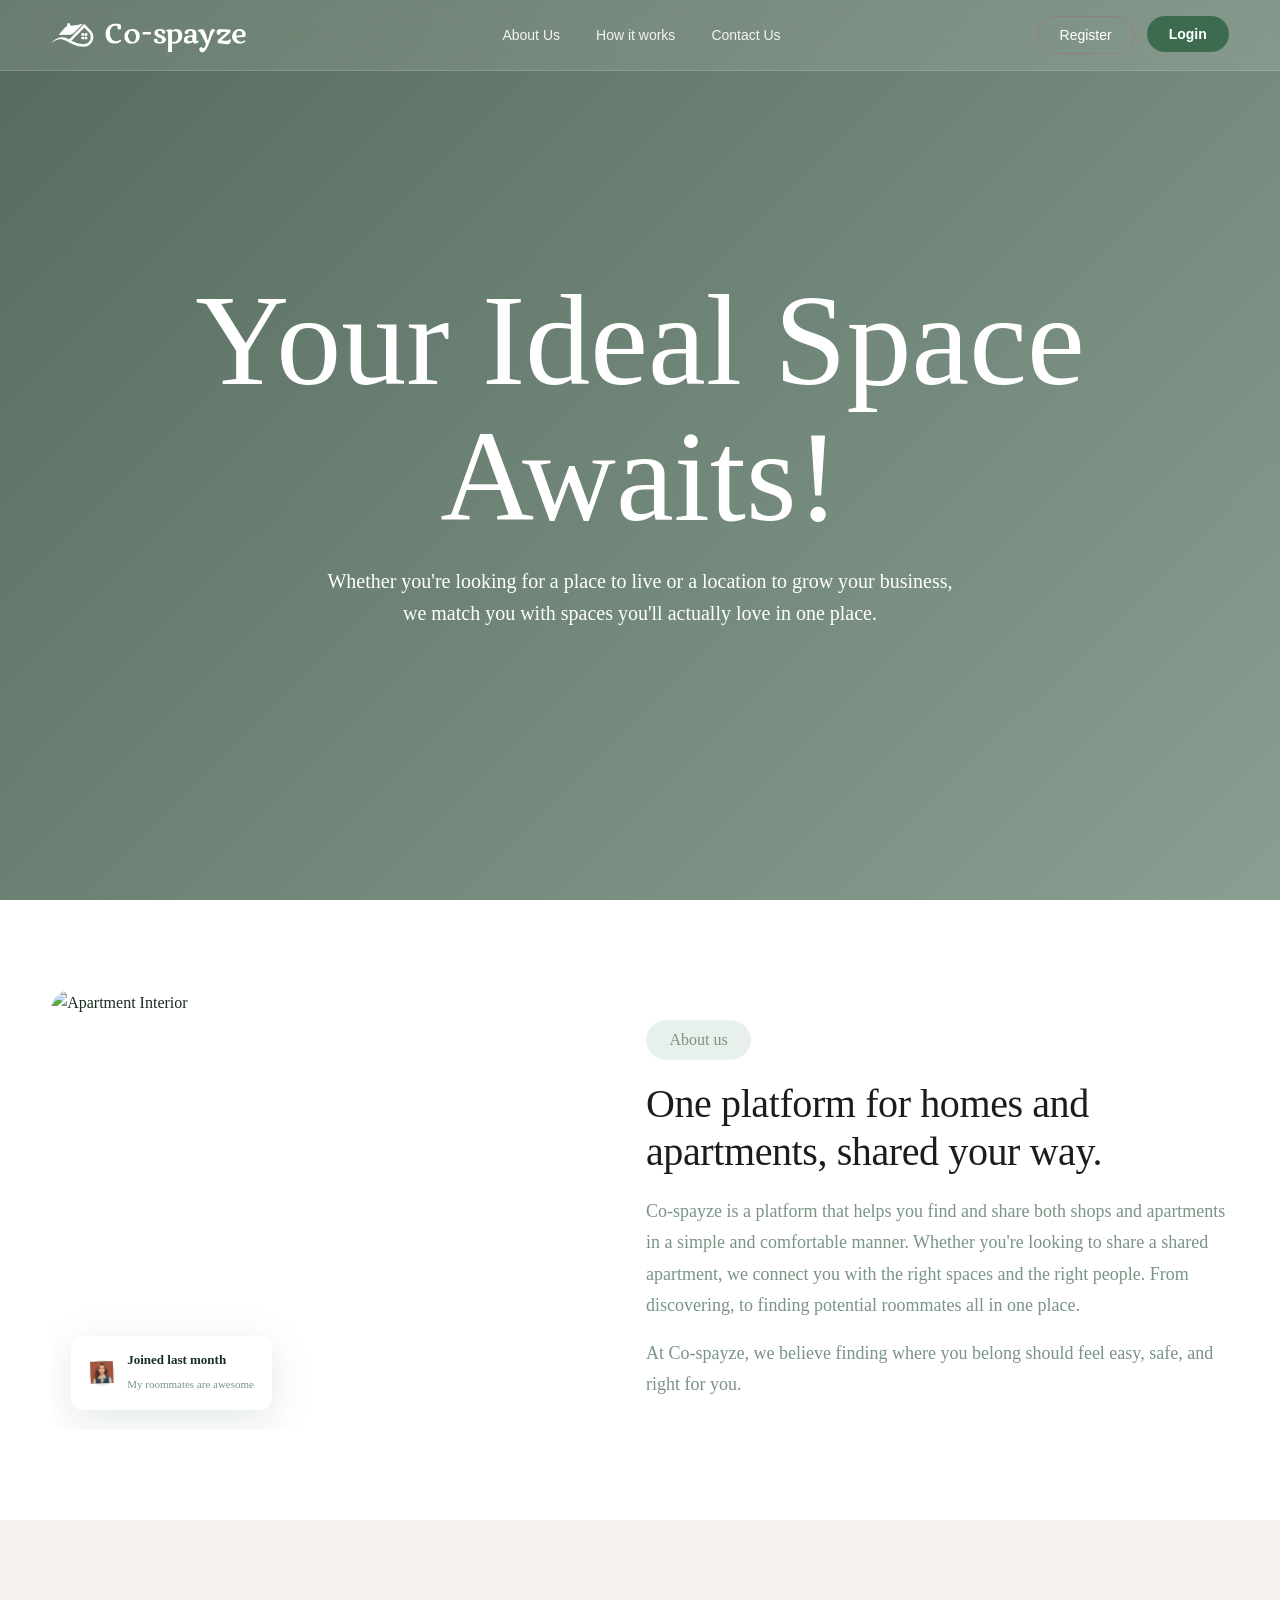
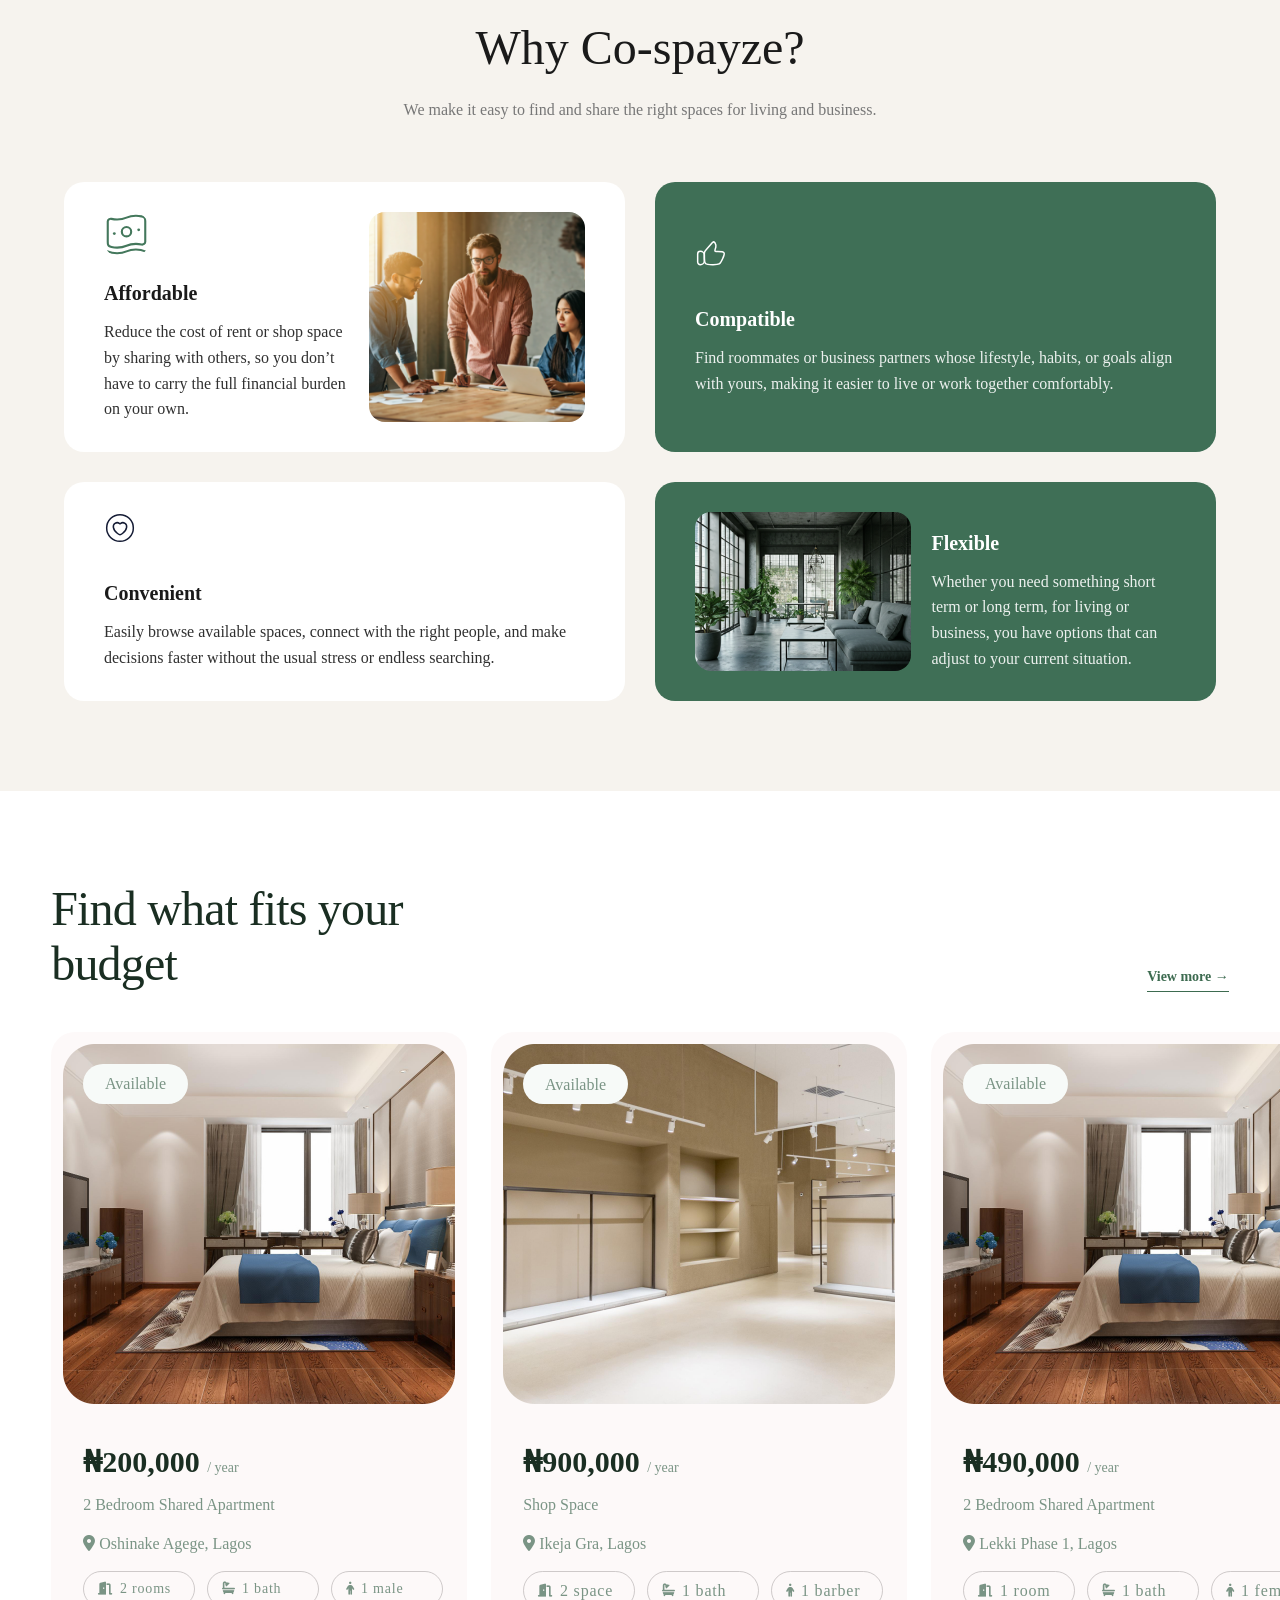
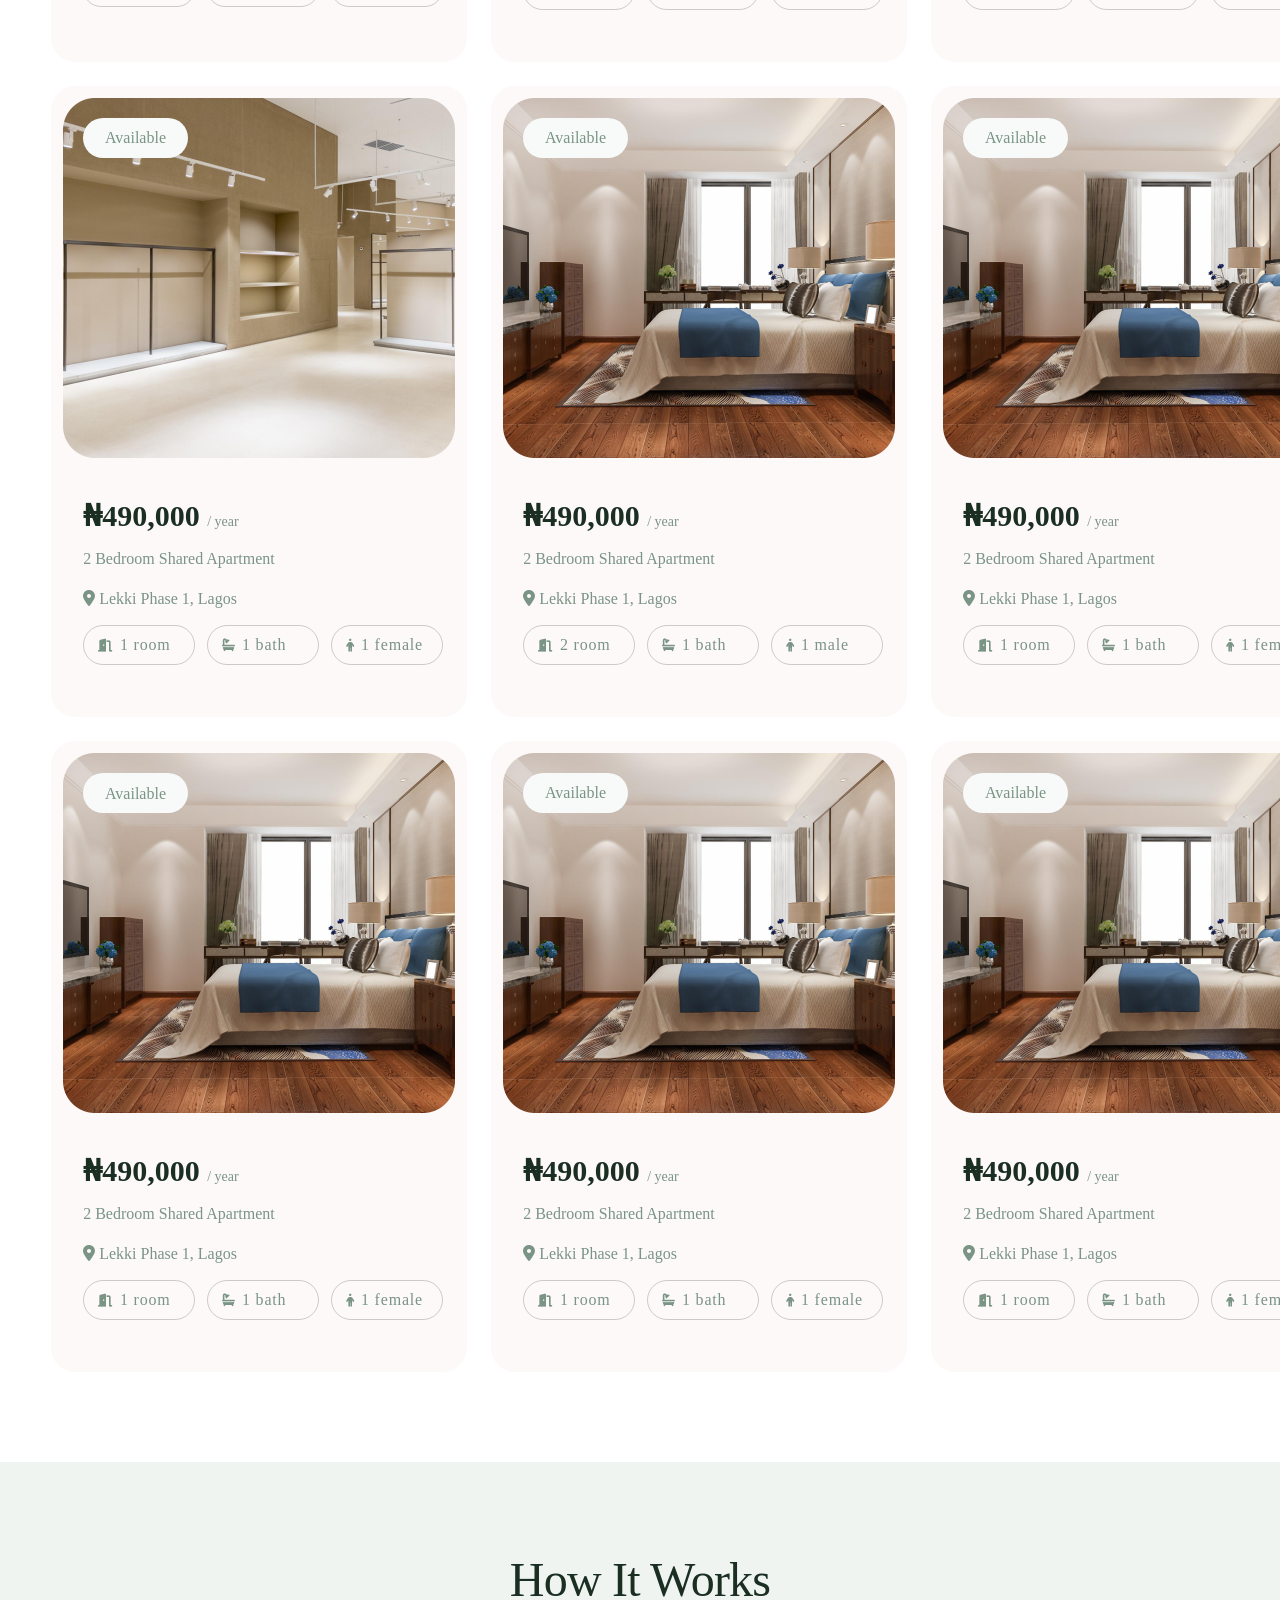
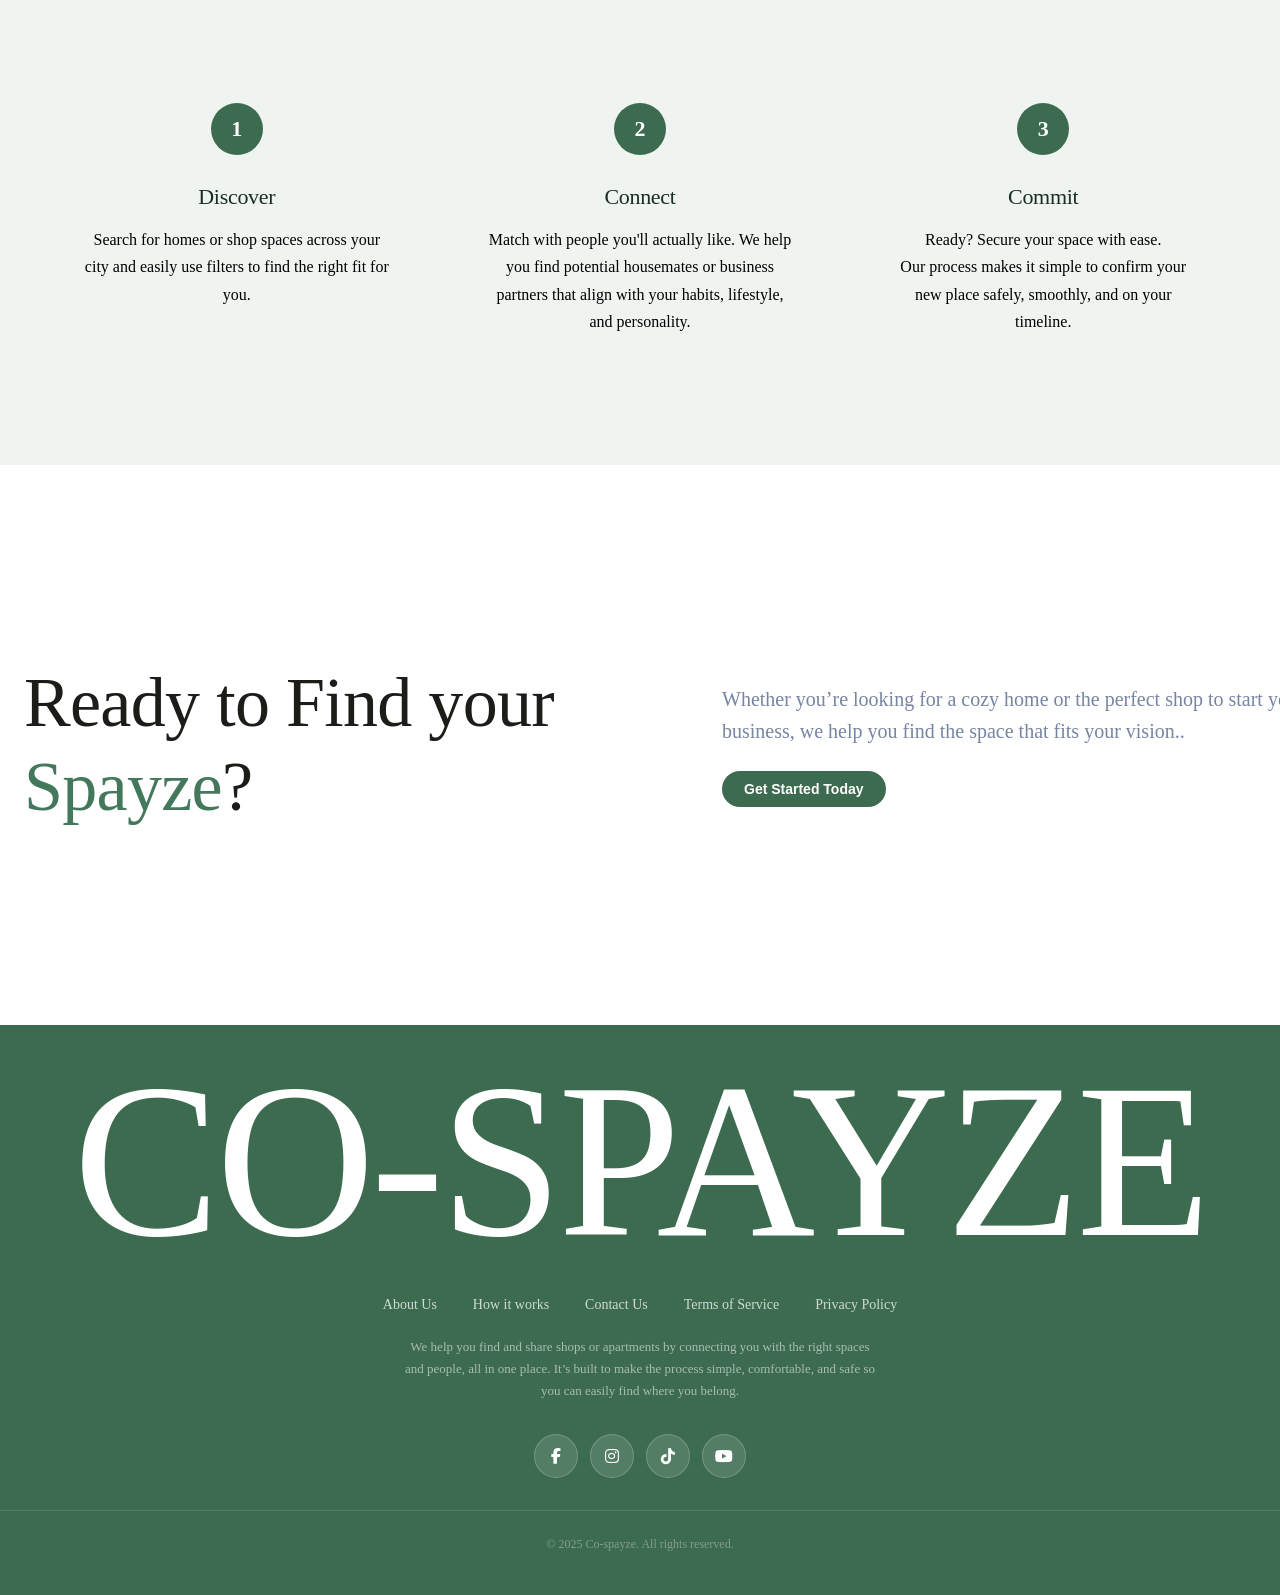
==== Index.html @ 03a3c108 "Add global styles and JavaScript functionality for navbar, smooth scrolling, and contact form" ====
<!DOCTYPE html>
<html lang="en">
<head>
  <meta charset="UTF-8" />
  <meta name="viewport" content="width=device-width, initial-scale=1.0" />
  <title>Co-spayze — Your Ideal Space Awaits</title>
  <link rel="stylesheet" href="Style.css" />
  <!-- FontAwesome for icons -->
  <link rel="stylesheet" href="https://cdnjs.cloudflare.com/ajax/libs/font-awesome/6.5.0/css/all.min.css" />

</head>
<body>

  <!-- ===== NAVBAR ===== -->
  <nav class="navbar" id="navbar">
    <a href="index.html" class="logo">
       <div class="logo-icon"><img src="/Img/Logo2.png" alt=""></div>
        <div class="logo-dark"><img src="/Img/Property 1=blacklogo.svg" alt=""></div>
    </a>

    <ul class="nav-links">
      <li><a href="#about">About Us</a></li>
      <li><a href="#how-it-works">How it works</a></li>
      <li><a href="Contactus.html">Contact Us</a></li>
    </ul>
    <div class="nav-actions">
      <button class="btn-ghost" onclick="window.location.href='contact.html'">Register</button>
      <button class="btn-primary">Login</button>
    </div>
  </nav>

  <!-- ===== HERO ===== -->
  <section class="hero" id="home">
    <div class="hero-video-wrap">
      <!--
        Replace the src below with your actual video file path.
        Example: <video autoplay muted loop playsinline src="assets/hero.mp4"></video>
        The video should be of an apartment/interior space.
      -->
      <video autoplay muted loop playsinline poster="/Img/video.mp4">
        <source src="/Img/video.mp4" type="video/mp4" />
        <!-- Fallback: if no video file, the poster image will show -->
      </video>
      <!-- Fallback background image if no video -->
      <!-- <div style="position:absolute;inset:0;background:url('https://images.unsplash.com/photo-1560448204-e02f11c3d0e2?w=1600&q=80') center/cover no-repeat;z-index:-1;"></div> -->
    </div>

    <div class="hero-overlay"></div>
    <div class="hero-content">
      <h1>Your Ideal Space Awaits!</h1>
      <p>Whether you're looking for a place to live or a location to grow your business, <br> 
        we match you with spaces you'll actually love in one place.</p>

      <!-- <div class="hero-search">
        <div class="search-field">
          <label>Location</label>
          <input type="text" placeholder="e.g. Lagos" />
        </div>
        <div class="search-field">
          <label>Type</label>
          <select>
            <option>Apartment</option>
            <option>Studio</option>
            <option>Condo</option>
            <option>Shop</option>
            <option>Office</option>
          </select>
        </div>
        <div class="search-field">
          <label>Budget</label>
          <input type="text" placeholder="₦0000" />
        </div>
        <button class="btn-explore">
          Explore Now
          <i class="fa fa-arrow-right"></i>
        </button>
      </div> -->
    </div>
  </section>

  <!-- ===== PLATFORM INTRO ===== -->
  <section class="platform-section" id="about">
    <div class="platform-inner">
      <div class="platform-img-wrap">
        <img src="https://images.unsplash.com/photo-1618221195710-dd6b41faaea6?w=800&q=80" alt="Apartment Interior" />
        <div class="platform-badge">
          <div class="badge-avatar"><img src="/Img/avatar.svg" alt=""></div>
          <div class="badge-info">
            <strong>Joined last month</strong>
            <span>My roommates are awesome</span>
          </div>
        </div>
      </div>
      <div class="platform-text">
        <div class="section-label">About us</div>
        <h1>One platform for homes and apartments, shared your way.</h1>
        <p>Co-spayze is a platform that helps you find and share both shops and apartments in a simple and comfortable manner.
             Whether you're looking to share a shared apartment, we connect you with the right spaces and the right people. 
             From discovering, to finding potential roommates all in one place.</p>
        <p style="margin-top:16px;">At Co-spayze, we believe finding where you belong
             should feel easy, safe, and right for you.</p>
      </div>
    </div>
  </section>

  <!-- ===== WHY CO-SPAYZE ===== -->
  <section class="why">
  <div class="container">
    <div class="header">
      <h2>Why Co-spayze?</h2>
      <p>
       We make it easy to find and share the right spaces for living and business.
      </p>
    </div>

    <div class="grid">
      <!-- Affordable -->
      <div class="card light large">
        <div class="text">
          <div class="icon"><img src="/Img/cash-02.svg" alt=""></div>
          <h3>Affordable</h3>
          <p>
            Reduce the cost of rent or shop space by sharing with others,
            so you don’t have to carry the full financial burden on your own.
          </p>
        </div>
       <img src="/Img/image.png" alt="team working" class="card-img-large" />
      </div>

      <!-- Compatible -->
      <div class="card green">
       <div class="icon"><img src="/Img/thumbs-up.svg" alt=""></div>
        <h3>Compatible</h3>
        <p>
          Find roommates or business partners whose lifestyle, habits,
          or goals align with yours, making it easier to live or work together comfortably.
        </p>
      </div>

      <!-- Convenient -->
      <div class="card light">
       <div class="icon"><img src="/Img/favourite-circle.svg" alt=""></div>
        <h3>Convenient</h3>
        <p>
          Easily browse available spaces, connect with the right people,
          and make decisions faster without the usual stress or endless searching.
        </p>
      </div>

      <!-- Flexible -->
      <div class="card green large reverse">
       <img src="/Img/F-image.png" alt="team working" class="card-img-large" />
        <div class="text">
          <h3>Flexible</h3>
          <p>
            Whether you need something short term or long term, for living or business,
            you have options that can adjust to your current situation.
          </p>
        </div>
      </div>
    </div>
  </div>
</section>



  

  <!-- ===== LISTINGS ===== -->
  <section class="listings-section">
    <div class="listings-inner">
      <div class="listings-header">
        <div>
   
          <h2 class="section-title">Find what fits your<br/>budget</h2>
        </div>
        <a href="#" class="view-more">View more →</a>
      </div>
      <div class="listings-grid">

        <!-- Listing 1 -->
        <div class="listing-card">
          <div class="listing-img">
            <img src="/Img/room.png" alt="Apartment" />
            <div class="listing-badges">
              <div class="label">Available</div>
            </div>
          </div>
          <div class="listing-body">
            <div class="listing-price">₦200,000 <span>/ year</span></div>
            <div class="listing-name">
                2 Bedroom Shared Apartment</div>
            <div class="listing-name">  <span class=""><i class="fa-solid fa-location-dot"></i>
            
            </i></span>Oshinake Agege, Lagos</div>
            

            <div class="listing-meta">
              <span class="section-properties"><i class="fa fa-door-open meta-icon"></i> 2 Rooms</span>
              <span class="section-properties"><i class="fa fa-bath meta-icon"></i> 1 Bath</span>
              <span class="section-properties"><i class="fa fa-person meta-icon"></i> 1 Male</span>
            </div>
          </div>
        </div>

        <!-- Listing 2 -->
         <div class="listing-card">
          <div class="listing-img">
            <img src="/Img/shop.png" alt="Apartment" />
            <div class="listing-badges">
         <div class="label">Available</div>
            </div>
          </div>
          <div class="listing-body">
            <div class="listing-price">₦900,000 <span>/ year</span></div>
            <div class="listing-name">
                 Shop Space </div>
            <div class="listing-name">  <span class=""><i class="fa-solid fa-location-dot"></i>
            
            </i></span>Ikeja Gra, Lagos</div>
            

           <div class="listing-meta">
  <span class="section-properties">
    <i class="fa fa-door-open meta-icon"></i><span class="meta-text">2 Space</span></span>

  <span class="section-properties">
    <i class="fa fa-bath meta-icon"></i>
    <span class="meta-text">1 Bath</span> </span>

     <span class="section-properties">
    <i class="fa fa-person meta-icon"></i>
    <span class="meta-text">1 Barber</span>
      </span>
     </div>
          </div>
        </div>
   

        <!-- Listing 3 -->
        <div class="listing-card">
          <div class="listing-img">
            <img src="/Img/room.png" alt="Apartment" />

            <div class="listing-badges">
             <div class="label">Available</div>
            </div>
          </div>
          <div class="listing-body">
            <div class="listing-price">₦490,000 <span>/ year</span></div>
            <div class="listing-name">
                2 Bedroom Shared Apartment</div>
            <div class="listing-name">  <span class=""><i class="fa-solid fa-location-dot"></i>
            
            </i></span>Lekki Phase 1, Lagos</div>
            

            <div class="listing-meta">
              <span class="section-properties"><i class="fa fa-door-open meta-icon"></i>  <span class="meta-text">1 Room</span> </span>
              <span class="section-properties"><i class="fa fa-bath meta-icon"></i>  <span class="meta-text">1 Bath</span> </span>
              <span class="section-properties"><i class="fa fa-person meta-icon"></i>  <span class="meta-text">1 Female</span> </span>
            </div>
          </div>
        </div>

        <!-- Listing 4 -->
        <div class="listing-card">
          <div class="listing-img">
            <img src="/Img/shop.png" alt="Apartment" />
            <div class="listing-badges">
           <div class="label">Available</div>
            </div>
          </div>
          <div class="listing-body">
            <div class="listing-price">₦490,000 <span>/ year</span></div>
            <div class="listing-name">
                2 Bedroom Shared Apartment</div>
            <div class="listing-name">  <span class=""><i class="fa-solid fa-location-dot"></i>
            
            </i></span>Lekki Phase 1, Lagos</div>
            

           
            <div class="listing-meta">
              <span class="section-properties"><i class="fa fa-door-open meta-icon"></i>  <span class="meta-text">1 Room</span> </span>
              <span class="section-properties"><i class="fa fa-bath meta-icon"></i>  <span class="meta-text">1 Bath</span> </span>
              <span class="section-properties"><i class="fa fa-person meta-icon"></i>  <span class="meta-text">1 Female</span> </span>
            </div>
          </div>
        </div>

        <!-- Listing 5 -->
         <div class="listing-card">
          <div class="listing-img">
            <img src="/Img/room.png" alt="Apartment" />
            <div class="listing-badges">
         <div class="label">Available</div>
            </div>
          </div>
          <div class="listing-body">
            <div class="listing-price">₦490,000 <span>/ year</span></div>
            <div class="listing-name">
                2 Bedroom Shared Apartment</div>
            <div class="listing-name">  <span class=""><i class="fa-solid fa-location-dot"></i>
            
            </i></span>Lekki Phase 1, Lagos</div>
            

            
            <div class="listing-meta">
              <span class="section-properties"><i class="fa fa-door-open meta-icon"></i>  <span class="meta-text"> 2 Room</span> </span>
              <span class="section-properties"><i class="fa fa-bath meta-icon"></i>  <span class="meta-text">1 Bath</span> </span>
              <span class="section-properties"><i class="fa fa-person meta-icon"></i>  <span class="meta-text">1 Male</span> </span>
            </div>
          </div>
        </div>

        <!-- Listing 6 -->
         <div class="listing-card">
          <div class="listing-img">
            <img src="/Img/room.png" alt="Apartment" />
            <div class="listing-badges">
            <div class="label">Available</div>
            </div>
          </div>
          <div class="listing-body">
            <div class="listing-price">₦490,000 <span>/ year</span></div>
            <div class="listing-name">
                2 Bedroom Shared Apartment</div>
            <div class="listing-name">  <span class=""><i class="fa-solid fa-location-dot"></i>
            
            </i></span>Lekki Phase 1, Lagos</div>
            

            
            <div class="listing-meta">
              <span class="section-properties"><i class="fa fa-door-open meta-icon"></i>  <span class="meta-text">1 Room</span> </span>
              <span class="section-properties"><i class="fa fa-bath meta-icon"></i>  <span class="meta-text">1 Bath</span> </span>
              <span class="section-properties"><i class="fa fa-person meta-icon"></i>  <span class="meta-text">1 Female</span> </span>
            </div>
          </div>
        </div>

        <!-- Listing 7 -->
         <div class="listing-card">
          <div class="listing-img">
            <img src="/Img/room.png" alt="Apartment" />
            <div class="listing-badges">
           <div class="label">Available</div>
            </div>
          </div>
          <div class="listing-body">
            <div class="listing-price">₦490,000 <span>/ year</span></div>
            <div class="listing-name">
                2 Bedroom Shared Apartment</div>
            <div class="listing-name">  <span class=""><i class="fa-solid fa-location-dot"></i>
            
            </i></span>Lekki Phase 1, Lagos</div>
            

         
            <div class="listing-meta">
              <span class="section-properties"><i class="fa fa-door-open meta-icon"></i>  <span class="meta-text">1 Room</span> </span>
              <span class="section-properties"><i class="fa fa-bath meta-icon"></i>  <span class="meta-text">1 Bath</span> </span>
              <span class="section-properties"><i class="fa fa-person meta-icon"></i>  <span class="meta-text">1 Female</span> </span>
            </div>
          </div>
        </div>

        <!-- Listing 8 -->
         <div class="listing-card">
          <div class="listing-img">
            <img src="/Img/room.png" alt="Apartment" />
            <div class="listing-badges">
            <div class="label">Available</div>
            </div>
          </div>
          <div class="listing-body">
            <div class="listing-price">₦490,000 <span>/ year</span></div>
            <div class="listing-name">
                2 Bedroom Shared Apartment</div>
            <div class="listing-name">  <span class=""><i class="fa-solid fa-location-dot"></i>
            
            </i></span>Lekki Phase 1, Lagos</div>
            

            
            <div class="listing-meta">
              <span class="section-properties"><i class="fa fa-door-open meta-icon"></i>  <span class="meta-text">1 Room</span> </span>
              <span class="section-properties"><i class="fa fa-bath meta-icon"></i>  <span class="meta-text">1 Bath</span> </span>
              <span class="section-properties"><i class="fa fa-person meta-icon"></i>  <span class="meta-text">1 Female</span> </span>
            </div>
          </div>
        </div>

        <!-- Listing 9 -->
         <div class="listing-card">
          <div class="listing-img">
            <img src="/Img/room.png" alt="Apartment" />
            <div class="listing-badges">
            <div class="label">Available</div>
            </div>
          </div>
          <div class="listing-body">
            <div class="listing-price">₦490,000 <span>/ year</span></div>
            <div class="listing-name">
                2 Bedroom Shared Apartment</div>
            <div class="listing-name">  <span class=""><i class="fa-solid fa-location-dot"></i>
            
            </i></span>Lekki Phase 1, Lagos</div>
            

           
            <div class="listing-meta">
              <span class="section-properties"><i class="fa fa-door-open meta-icon"></i>  <span class="meta-text">1 Room</span> </span>
              <span class="section-properties"><i class="fa fa-bath meta-icon"></i>  <span class="meta-text">1 Bath</span> </span>
              <span class="section-properties"><i class="fa fa-person meta-icon"></i>  <span class="meta-text">1 Female</span> </span>
            </div>
          </div>
        </div>
      </div>
    </div>
  </section>

  <!-- ===== HOW IT WORKS ===== -->
  <section class="how-section" id="how-it-works">
    <div class="how-inner">
      <div class="how-header">
        <!-- <div class="section-label" style="margin:0 auto 12px;">✦ Process</div> -->
        <h2 class="section-title">How It Works</h2>
      </div>
      <div class="how-steps">
        <div class="step-card">
          <div class="step-num">1</div>
          <h3 class="step-title">Discover</h3>
          <p class="step-desc"> Search for homes or shop spaces across your city and easily use filters to find the right fit for you.</p>
        </div>
        <div class="step-card">
          <div class="step-num">2</div>
          <h3 class="step-title">Connect</h3>
          <p class="step-desc">Match with people you'll actually like. We help you find potential housemates or business partners that align with your habits, lifestyle, and personality.</p>
        </div>
        <div class="step-card">
          <div class="step-num">3</div>
          <h3 class="step-title">Commit</h3>
          <p class="step-desc">Ready? Secure your space with ease. <br> Our process makes it simple to confirm your new place safely, smoothly, and on your timeline.</p>
        </div>
      </div>
    </div>
  </section>

  <!-- ===== CTA BANNER ===== -->


 <section class="cta-section">

    <div class="cta-content">
      <h2>Ready to Find your <span class="highlight">Spayze</span>?</h2>
    </div>

      <div class="cta-text">
        <p>Whether you’re looking for a cozy home or the perfect shop to start your business,
             we help you find the space that fits your vision..</p>
             <button class="btn-primary" >Get Started Today</button>
       
      </div>
    </div>
  </section>




  <!-- ===== FOOTER ===== -->
  <footer class="footer">
    <div class="footer-wordmark">CO-SPAYZE</div>
    <nav>
      <ul class="footer-nav">
        <li><a href="#about">About Us</a></li>
        <li><a href="#how-it-works">How it works</a></li>
        <li><a href="contact.html">Contact Us</a></li>
        <li><a href="#">Terms of Service</a></li>
        <li><a href="#">Privacy Policy</a></li>
      </ul>
    </nav>
    <p class="footer-desc">We help you find and share shops or apartments by connecting 
        you with the right spaces and people, all in one place. It’s 
        built to make the process simple, comfortable, 
        and safe so you can easily find where you belong.</p>
    <div class="footer-social">
      <a href="#" class="social-btn"><i class="fab fa-facebook-f"></i></a>
      <a href="#" class="social-btn"><i class="fab fa-instagram"></i></a>
      <a href="#" class="social-btn"><i class="fab fa-tiktok"></i></a>
      <a href="#" class="social-btn"><i class="fab fa-youtube"></i></a>
    </div>
    <div class="footer-bottom">
      &copy; 2025 Co-spayze. All rights reserved.
    </div>
  </footer>

  <script src="script.js"></script>
</body>
</html>
---- Style.css ----
/* ===========================
   CO-SPAYZE GLOBAL STYLES
   =========================== */

@import url('https://fonts.googleapis.com/css2?family=Satoshi:wght@300;400;500;600;700&display=swap');
@import url('https://api.fontshare.com/v2/css?f[]=clash-display@400,500,600,700&display=swap');

:root {
  --green-dark: #3D6B50;
  --green-mid: #4A7A5E;
  --green-light: #6B9E80;
  --green-pale: #E8F0EB;
  --green-bg: #F0F4F1;
  --white: #FFFFFF;
  --text-dark: #1A2E22;
  --text-mid: #3D5244;
  --text-muted: #7A9485;
  --border: #C8DDD2;
  --card-bg: #F7FAF8;
  --footer-bg: #3D6B50;
  --badge-available: #4CAF82;
  --gray:#CFCFCF;
  --badge-studio: #8B7355;
  --font-display: 'Clash Display';
  --font-body: 'Satoshi', sans-serif;
  --radius: 12px;
  --radius-lg: 20px;
  --shadow: 0 4px 20px rgba(61, 107, 80, 0.1);
  --shadow-lg: 0 10px 40px rgba(61, 107, 80, 0.15);

  /* Responsive gutter: 80px at 1440, scales down gracefully */
  --gutter: clamp(24px, 5.56vw, 80px);
  --content-max: 1280px;
}

*, *::before, *::after {
  margin: 0;
  padding: 0;
  box-sizing: border-box;
}

html {
  scroll-behavior: smooth;
}

body {
  font-family: var(--font-body);
  color: var(--text-dark);
  background: var(--white);
  line-height: 1.6;
  overflow-x: hidden;
}

a {
  text-decoration: none;
  color: inherit;
}

img {
  max-width: 100%;
  display: block;
}

/* ===========================
   NAVBAR
   =========================== */

.navbar {
  position: fixed;
  top: 0;
  left: 0;
  right: 0;
  z-index: 1000;
  display: flex;
  align-items: center;
  justify-content: space-between;
  padding: 16px var(--gutter);
  background: rgba(255, 255, 255, 0.12);
  backdrop-filter: blur(16px);
  -webkit-backdrop-filter: blur(16px);
  border-bottom: 1px solid rgba(255,255,255,0.15);
  transition: background 0.3s ease, border-color 0.3s ease;
}

.navbar.scrolled {
  background: rgba(255, 255, 255, 0.97);
  border-bottom: 1px solid var(--border);
  box-shadow: 0 2px 20px rgba(61, 107, 80, 0.08);
}

.navbar.scrolled .nav-links a,
.navbar.scrolled .logo-text {
  color: var(--text-dark);
}

.navbar.scrolled .nav-links a:hover {
  color: var(--green-dark);
}

.logo {
  display: flex;
  align-items: center;
  gap: 8px;
}

.logo-icon img{
  width: auto;
  height: 36px;
  /* background: var(--green-dark); */
  border-radius: 8px;
  display: flex;
  align-items: center;
  justify-content: center;

}
/* Second logo */
.logo-dark{
  width: auto;
  height: 36px;
  border-radius: 8px;
  display: flex;
  align-items: left;
  justify-content: right;

  padding-right: 10px;

}
.logo-dark {
  display: none;
  

}

.navbar.scrolled {
  background: white;
  
}

.navbar.scrolled .logo-light {
  display: none;
}

.navbar.scrolled .logo-dark {
  display: block;
}
/* .logo-text {
  font-family: var(--font-display);
  font-weight: 600;
  font-size: 18px;
  color: white;
  letter-spacing: -0.3px;
} */

.nav-links {
  display: flex;
  align-items: center;
  gap: 36px;
  list-style: none;
}

.nav-links a {
  font-family: var(--font-body);
  font-size: 14px;
  font-weight: 500;
  color: rgba(255,255,255,0.9);
  transition: color 0.2s;
}

.nav-links a:hover {
  color: white;
}

.nav-actions {
  display: flex;
  align-items: center;
  gap: 12px;
}

.btn-ghost {
  padding: 10px 22px;
  border: 1px solid rgba(160, 116, 116, 0.6);
  border-radius: 100px;
  font-family: var(--font-body);
  font-size: 14px;
  font-weight: 500;
  color: white;
  background: transparent;
  cursor: pointer;
  transition: all 0.2s;
}

.btn-ghost:hover {
  background: rgba(255,255,255,0.15);
  border-color: white;
}

.navbar.scrolled .btn-ghost {
  border-color: var(--green-dark);
  color: var(--green-dark);
}

.navbar.scrolled .btn-ghost:hover {
  background: var(--green-pale);
}

.btn-primary {
  padding: 10px 22px;
  border: none;
  border-radius: 80px;
  font-family: var(--font-body);
  font-size: 14px;
  font-weight: 600;
  color: white;
  background: var(--green-dark);
  cursor: pointer;
  transition: all 0.2s;
}

.btn-primary:hover {
  background: var(--green-mid);
  transform: translateY(-1px);
}

/* ===========================
   HERO SECTION
   =========================== */

.hero {
  position: relative;
  height: 100vh;
  min-height: 640px;
  display: flex;
  align-items: center;
  overflow: hidden;
}

.hero-video-wrap {
  position: absolute;
  inset: 0;
  z-index: 0;
}

.hero-video-wrap video {
  width: 100%;
  height: 100%;
  object-fit: cover;
}

.hero-overlay {
  position: absolute;
  inset: 0;
  background: linear-gradient(135deg, rgba(20, 50, 30, 0.72) 0%, rgba(40, 80, 55, 0.55) 100%);
  z-index: 1;
}

.hero-content {
  position: relative;
  z-index: 2;
  display: flex;
  flex-direction: column;
  align-items: center;
}

.hero-content p{
    color: var(--white);
    font-size: 20px;
}

.hero h1 {
  font-family: var(--font-display);
  font-size: 130px;
  font-weight: 500;
  color: white;
  line-height: 1.05;
  margin-bottom: 20px;

}

.hero {
  position: relative;
  height: 100vh;
  overflow: hidden;
  display: flex;
  align-items: center;
  justify-content: center;
  text-align: center;
}

.hero-search {
  display: flex;
  align-items: center;
  background: white;
  border-radius: 12px;
  padding: 8px;
  gap: 0;
  max-width: 600px;
  box-shadow: 0 8px 32px rgba(0,0,0,0.2);
}

.search-field {
  display: flex;
  flex-direction: column;
  padding: 8px 16px;
  flex: 1;
  border-right: 1px solid var(--border);
}

.search-field:last-of-type {
  border-right: none;
}

.search-field label {
  font-size: 10px;
  font-weight: 700;
  text-transform: uppercase;
  letter-spacing: 0.8px;
  color: var(--text-muted);
  margin-bottom: 3px;
}

.search-field select,
.search-field input {
  border: none;
  outline: none;
  font-family: var(--font-body);
  font-size: 14px;
  font-weight: 500;
  color: var(--text-dark);
  background: transparent;
  cursor: pointer;
}

.search-field select option {
  color: var(--text-dark);
}

.btn-explore {
  display: flex;
  align-items: center;
  gap: 8px;
  padding: 14px 24px;
  background: var(--green-dark);
  color: white;
  border: none;
  border-radius: 8px;
  font-family: var(--font-body);
  font-size: 14px;
  font-weight: 600;
  cursor: pointer;
  transition: all 0.2s;
  white-space: nowrap;
}

.btn-explore:hover {
  background: var(--green-mid);
}

/* ===========================
   About us
   =========================== */

.section {
  padding: 90px var(--gutter);
  max-width: var(--content-max);
  margin: 0 auto;
}

.section-properties {
  padding: 12px var(--gutter);
  width: 7rem;

}
.platform-text h2{
   
    font-weight: medium;
}
.section-label{
display: inline-flex;
width: 105px;
height: 40px;
padding: 6px 14px;
justify-content: center;
align-items: center;
gap: 6px;
border-radius: 56px;
border: 1px solid rgba(250, 250, 250, 0.40);
background: var(--green-pale);
backdrop-filter: blur(12px);
 color: var(--text-muted);
  
}
.section-properties {
  display: inline-flex;
  align-items: center;
  gap: 6px;
  padding: 6px 14px;
   border: 1px solid rgba(175, 170, 170, 0.6);
  background: transparent;
  border-radius: 100px;
  font-size: 14px;
 
  color: var(--text-muted);
  text-transform: lowercase;
  letter-spacing: 0.8px;
  margin-bottom: 16px;
}

.section-title  {


  font-family: var(--font-display);
  font-size: 48px;
  font-weight: 500;
  color: var(--text-dark);
  line-height: 1.15;
  letter-spacing: -0.8px;
}

.section-desc {
  font-size: 24x;
  color: var(--text-dark);
  line-height: 1.7;
  margin-top: 12px;
  font-family: satoshi;
}

.label{
    display: inline-flex;
    margin-top: 20px;
    margin-left: 20px;
width: 105px;
height: 40px;
padding: 6px 14px;
justify-content: center;
align-items: center;
gap: 6px;
border-radius: 56px;
/* border: 1px solid rgba(250, 250, 250, 0.40); */
background: var(--card-bg);
backdrop-filter: blur(12px);
 color: var(--text-muted);
}
.platform-text h1{
color: var(--Black, #1C1C19);
font-family: "Clash Display";
font-size: 40px;
font-style: normal;
font-weight: 500;
line-height: 120%; /* 48px */
letter-spacing: -0.4px;
padding-top: 20px;
padding-bottom: 20px;

}
/* ===========================
   WHY CO-SPAYZE
   =========================== */

* {
  margin: 0;
  padding: 0;
  box-sizing: border-box;
  font-family: satoshi;
}

/* .why {
  background: #412d06;
  color: #1a1a1a;
padding-top: 90px;
padding-bottom: 90px;
  
} */

 .why{
    display: flex;
flex-direction: column;
align-items: center;
gap: 10px;
  background: #412d06;
  color: #1a1a1a;
padding-top: 90px;
padding-bottom: 90px;
background-color: #F6F3EE;
 }

.container {
  width: 90%;
  max-width: 1200px;
  margin: auto;
  
}
.card-img-large {
  height: 100%;
  width: 250px;
  object-fit: cover;
  border-radius: 16px;
  flex: 1.3;
  align-self: stretch;

}

.header {
  text-align: center;
  margin-bottom: 60px;
  
}

.header h2 {
  font-size: 48px;
  margin-bottom: 10px;
  font-family: "Clash Display";
  font-weight: 500;
}

.header p {
  color: #777;
  max-width: 500px;
  margin: auto;
  line-height: 1.6;
}

.grid {
  display: grid;
  grid-template-columns: repeat(2, 1fr);
  gap: 30px;
}

.card {
  border-radius: 20px;
  padding: 30px 40px;

}

.card.light {
  background:var(--white)
}

.card.green {
  background: #3f6f56;
  color: #fff;
}

.card h3 {
  margin: 15px 0 10px;
  font-size: 20px;
}

.card p {
  font-size: 16px;
  line-height: 1.6;
  color: inherit;
  opacity: 0.9;
}

.icon {
  height: 50px;
  width: 100px;
}

.card.large {
  display: flex;
  justify-content: space-between;
  align-items: center;
  gap: 20px;
}

.card.large img {
  width: 45%;
  border-radius: 16px;
}

.card.large .text {
  width: 55%;
}

.card.reverse {
  flex-direction: row;
}

.card.reverse img {
  order: 1;
}

.card.reverse .text {
  order: 2;
}

.card:not(.large) {
  display: flex;
  flex-direction: column;
  justify-content: center;
}





/* ===========================
   PLATFORM INTRO
   =========================== */

.platform-section {
  padding: 90px var(--gutter);
}

.platform-inner {
  max-width: var(--content-max);
  margin: 0 auto;
  display: grid;
  grid-template-columns: 1fr 1fr;
  gap: 12px;
  align-items: center;
}

.platform-img-wrap {
  position: relative;
  border-radius: var(--radius-lg);
  overflow: hidden;
  height: 440px;
}

.platform-img-wrap img {
  width: 90%;
  height: 90%;

}

.platform-badge {
  position: absolute;
  bottom: 20px;
  left: 20px;
  background: white;
  border-radius: 12px;
  padding: 14px 18px;
  display: flex;
  align-items: center;
  gap: 12px;
  box-shadow: var(--shadow-lg);
}

.badge-avatar {
  width: 26px;
  height: 26px;
  border-radius: 50%;
  background: var(--green-pale);
  display: flex;
  align-items: center;
  justify-content: center;
  font-size: 16px;
}

.badge-info strong {
  display: block;
  font-size: 13px;
  font-weight: 700;
  color: var(--text-dark);
}

.badge-info span {
  font-size: 11px;
  color: var(--text-muted);
}

.platform-text h2 {
  font-family: var(--font-display);
  font-size: clamp(26px, 3vw, 38px);
  font-weight: 700;
  color: var(--text-dark);
  line-height: 1.2;
  letter-spacing: -0.6px;
  margin-bottom: 18px;
}

.platform-text p {
  font-size: 18px;
  color: var(--text-muted);
  line-height: 1.75;
}











/* ===========================
   LISTINGS
   =========================== */

.listings-section {
  padding: 90px var(--gutter);
  background: var(--white);
}

.listings-inner {
  max-width: var(--content-max);
  margin: 0 auto;
}

.listings-header {
  display: flex;
  align-items: flex-end;
  justify-content: space-between;
  margin-bottom: 40px;
}

.view-more {
  font-size: 14px;
  font-weight: 600;
  color: var(--green-dark);
  border-bottom: 1.5px solid var(--green-dark);
  padding-bottom: 2px;
  transition: opacity 0.2s;
}

.view-more:hover {
  opacity: 0.7;
}

.listings-grid {
  display: grid;
  grid-template-columns: repeat(3, 1fr);
  gap: 24px;
}

/* .listing-card {
  background: white;
  border-radius: var(--radius-lg);
  overflow: hidden;
  border: 1px solid var(--border);
  transition: transform 0.2s, box-shadow 0.2s;
  cursor: pointer;
} */
 .listing-card{
display: flex;
width: 416px;
padding: 12px 12px 24px 12px;
flex-direction: column;
align-items: flex-end;
gap: 14px;
border-radius: 24px;
background: rgba(250, 239, 239, 0.40);
 }

.listing-card:hover {
  transform: translateY(-6px);
  box-shadow: var(--shadow-lg);
}

/* .listing-img {
  position: relative;
  height: 200px;
  width: ;
  background: var(--green-pale);
} */
 .listing-img{
height: 360px;
align-self: stretch;
border-radius: 32px 302px 32px 32px;

 }

/* .listing-img img {
  width: 100%;
  height: 100%;
  object-fit: cover;
} */

.listing-badges {
  position: absolute;
  top: 12px;
  left: 12px;
  display: flex;
  gap: 6px;
  

}

.badge {
  padding: px 10px;
  border-radius: 6px;
  font-size: 11px;
  font-weight: 700;
  text-transform: lowercase;
  letter-spacing: 0.4px;
    align-content: center;
}

.badge-avail {
  background: var(--badge-available);
  color: white;
}


.listing-body {
display: flex;
flex-direction: column;
align-items: flex-start;
gap: 2px;
align-self: stretch;
padding: 20px 20px 12px;
}

.listing-price {
  font-family: var(--font-display);
  font-size: 30px;
  font-weight: 600;
  color: var(--text-dark);
  margin-bottom: 4px;
}

.listing-price span {
  font-size: 14px;
  font-weight: 400;
  color: var(--text-muted);
}

.listing-name {
  font-size: 16px;
  color: var(--text-muted);
  margin-bottom: 12px;
}

.listing-meta {
  display: flex;
  gap: 12px;
  
}

.meta-item {
  display: flex;
  align-items: center;
  gap: 4px;
  font-size: 14px;
  color: var(--text-muted);
  font-weight: 500;
}

.meta-text {
  font-size: 16px;
}



.meta-icon {
  font-size: 13px;
  
}

/* ===========================
   HOW IT WORKS
   =========================== */

.how-section {
  padding: 90px var(--gutter);
  background: var(--green-bg);
}

.how-inner {
  max-width: var(--content-max);
  margin: 0 auto;
}

.how-header {
  text-align: center;
  margin-bottom: 56px;
}

.how-steps {
  display: grid;
  grid-template-columns: repeat(3, 1fr);
  gap: 32px;
}

.step-card {
  /* background: white; */
  border-radius: var(--radius-lg);
  padding: 40px 32px;
  text-align: center;
  /* border: 1px solid var(--border); */
  position: relative;
  transition: transform 0.2s, box-shadow 0.2s;
}

.step-card:hover {
  transform: translateY(-4px);
  box-shadow: var(--shadow-lg);
}

.step-num {
  width: 52px;
  height: 52px;
  background: var(--green-dark);
  color: white;
  border-radius: 50%;
  display: flex;
  align-items: center;
  justify-content: center;
  font-family: var(--font-display);
  font-size: 22px;
  font-weight: 700;
  margin: 0 auto 24px;
}

.step-title {
  font-family: var(--font-display);
  font-size: 22px;
  font-weight: 500;
  color: var(--text-dark);
  margin-bottom: 12px;
  letter-spacing: -0.3px;
}

.step-desc {
  font-size: 16px;
  color: black;
  line-height: 1.7;
}

/* ===========================
   CTA BANNER
   =========================== */

.cta-section {
  position: relative;
  height: 560px;
  overflow: hidden;
  display: flex;
  align-items: center;
  justify-content: center;
}


/* .cta-overlay {
  position: absolute;
  inset: 0;
  background: linear-gradient(135deg, rgba(20, 60, 35, 0.78) 0%, rgba(40, 90, 55, 0.65) 100%);
} */

.cta-content {
  display: flex;
width: 1440px;
padding:  70px 70px;
justify-content: space-between;
align-items: last baseline;
}

.cta-content h2 {
  
  width: 628px;
  color: var(--Black, #1C1C19);
font-family: "Clash Display";
font-size: 70px;
font-style: normal;
font-weight: 500;
line-height: 120%; /* 84px */
letter-spacing: -0.7px;
}

.highlight{
    color: var(--Primary-color, #44785C);
font-family: "Clash Display";
font-size: 70px;
font-style: normal;
font-weight: 400;
line-height: 120%;
letter-spacing: -0.7px;
}

.cta-text {
  display: flex;
flex-direction: column;
align-items: flex-end;
gap: 24px;
}
.cta-text p{
width: 604px;
 color: var(--Gray, #7785A2);
text-align: left;
font-family: Satoshi;
font-size: 20px;
line-height: 160%; /* 32px */
}
.btn-primary {
  align-self: flex-start;
}

/* .btn-cta {
  display: inline-flex;
  align-items: center;
  gap: 8px;
  padding: 15px 32px;
  background: white;
  color: var(--green-dark);
  border: none;
  border-radius: 10px;
  font-family: var(--font-body);
  font-size: 15px;
  font-weight: 700;
  cursor: pointer;
  transition: all 0.2s;
  text-decoration: none;
} */

.btn-cta:hover {
  background: var(--green-pale);
  transform: translateY(-2px);
}

/* ===========================
   FOOTER
   =========================== */

.footer {
  background: var(--footer-bg);
  padding: 0 0 40px;
  color: white;
  overflow: hidden;
}
.video{
    width: 30px;
    height: 50;
}
.footer-wordmark {
  font-family: var(--font-display);
  font-weight: 800px;
  color: white;
  letter-spacing: -4px;
  line-height: 0.88;
  text-align: center;
  /* Scale to fill full width */
  font-size: clamp(80px, 18vw, 220px);
  white-space: nowrap;
  display: block;
  width: 100%;
  padding: 40px 0 32px;
  pointer-events: none;
  user-select: none;
}

.footer-nav {
  display: flex;
  justify-content: center;
  gap: 36px;
  list-style: none;
  margin-bottom: 20px;
}

.footer-lower {
  padding: 0 var(--gutter);
}

.footer-nav {
  margin-bottom: 20px;
}

.footer-nav a {
  font-size: 14px;
  color: rgba(255,255,255,0.75);
  transition: color 0.2s;
}

.footer-nav a:hover {
  color: white;
}

.footer-desc {
  text-align: center;
  font-size: 13px;
  color: rgba(255,255,255,0.55);
  max-width: 480px;
  margin: 0 auto 32px;
  line-height: 1.7;
}

.footer-social {
  display: flex;
  justify-content: center;
  gap: 12px;
  margin-bottom: 32px;
}

.social-btn {
  width: 44px;
  height: 44px;
  border-radius: 50%;
  background: rgba(255,255,255,0.12);
  display: flex;
  align-items: center;
  justify-content: center;
  color: white;
  font-size: 16px;
  transition: background 0.2s;
  cursor: pointer;
  text-decoration: none;
  border: 1px solid rgba(255,255,255,0.2);
}

.social-btn:hover {
  background: rgba(255,255,255,0.22);
}

.footer-bottom {
  text-align: center;
  font-size: 12px;
  color: rgba(255,255,255,0.35);
  border-top: 1px solid rgba(255,255,255,0.12);
  padding-top: 24px;
}

/* ===========================
   CONTACT PAGE
   =========================== */

.contact-page {
  padding-top: 10px;
  min-height: 100vh;
  background-color: var(--green-bg);
}

/* .contact-hero-bar {
  background: var(--green-dark);
  padding: 10px var(--gutter);
} */

.contact-hero-bar p {
  color: rgba(255,255,255,0.75);
  font-size: 16px;
  text-align: center;
}

.contact-main {
  max-width: var(--content-max);
  margin: 0 auto;
  padding: 60px var(--gutter) 100px;
  display: grid;
  grid-template-columns: 420px 1fr;
  gap: 40px;
  align-items: start;
}

.contact-left {
  border-radius: var(--radius-lg);
  overflow: hidden;
  background: white;
  /* border: 1px solid var(--border); */
  /* box-shadow: var(--shadow); */
}

.contact-img {
  height: 400px;
  width: 700px;
  overflow: hidden;
}

.contact-img img {
  width: 100%;
  height: 100%;
  object-fit: cover;
}

.contact-info {
  padding: 28px;
}

.contact-info-item {
  display: flex;
  align-items: flex-start;
  gap: 14px;
  margin-bottom: 20px;
}

.info-icon {
  width: 42px;
  height: 42px;
  background: var(--green-pale);
  border-radius: 10px;
  display: flex;
  align-items: center;
  justify-content: center;
  font-size: 18px;
  flex-shrink: 0;
}

.info-text strong {
  display: block;
  font-size: 14px;
  font-weight: 700;
  color: var(--text-dark);
  margin-bottom: 2px;
}

.info-text span {
  font-size: 12px;
  color: var(--text-muted);
}



.contact-right .logo {
  margin-bottom: 24px;

}


/* .contact-right .logo .logo-text {
  color: var(--green-dark);
} */

.contact-right h2 {
  font-family: var(--font-display);
  font-size: 32px;
  font-weight: 500;
  color: var(--text-dark);
  letter-spacing: -0.5px;
  margin-bottom: 10px;
}

.contact-right > p {
  font-size: 14px;
  color: var(--text-muted);
  margin-bottom: 32px;
  line-height: 1.6;
}

.form-row {
  display: grid;
  grid-template-columns: 1fr 1fr;
  gap: 16px;
  margin-bottom: 16px;
}

.form-group {
  display: flex;
  flex-direction: column;
  margin-bottom: 16px;
}

.form-group label {
  font-size: 13px;
  font-weight: 600;
  color: var(--text-dark);
  margin-bottom: 8px;
}

.form-group input,
.form-group textarea,
.form-group select {
  padding: 13px 16px;
  border: 1.5px solid var(--border);
  border-radius: 10px;
  font-family: var(--font-body);
  font-size: 14px;
  color: var(--text-dark);
  background: white;
  transition: border-color 0.2s, box-shadow 0.2s;
  outline: none;
  resize: none;
}

.form-group input::placeholder,
.form-group textarea::placeholder {
  color: #b0c4bb;
}

.form-group input:focus,
.form-group textarea:focus {
  /* border-color: var(--green-dark); */
  box-shadow: 0 0 0 3px rgba(61, 107, 80, 0.08);
}

.form-group textarea {
  height: 140px;
  line-height: 1.6;
}

.form-actions {
  display: flex;
  justify-content: flex-end;
  gap: 12px;
  margin-top: 8px;
}

.btn-cancel {
  padding: 13px 28px;
  border: 1.5px solid var(--border);
  border-radius: 100px;
  font-family: var(--font-body);
  font-size: 14px;
  font-weight: 600;
  color: var(--text-dark);
  background: white;
  cursor: pointer;
  transition: all 0.2s;
}

.btn-cancel:hover {
  border-color: var(--green-dark);
  color: var(--green-dark);
}

.btn-send {
  padding: 13px 28px;
  border: none;
  border-radius: 100px;
  font-family: var(--font-body);
  font-size: 14px;
  font-weight: 700;
  color: white;
  background: var(--green-dark);
  cursor: pointer;
  transition: all 0.2s;
}

.btn-send:hover {
  background: var(--green-mid);
  transform: translateY(-1px);
  box-shadow: 0 4px 16px rgba(61, 107, 80, 0.25);
}

/* Success toast */
.toast {
  position: fixed;
  bottom: 30px;
  right: 30px;
  background: var(--green-dark);
  color: white;
  padding: 16px 24px;
  border-radius: 12px;
  font-size: 14px;
  font-weight: 600;
  box-shadow: var(--shadow-lg);
  transform: translateY(80px);
  opacity: 0;
  transition: all 0.35s cubic-bezier(0.34, 1.56, 0.64, 1);
  z-index: 9999;
}

.toast.show {
  transform: translateY(0);
  opacity: 1;
}

/* ===========================
   NAVBAR ON CONTACT PAGE
   =========================== */

.contact-page-nav .logo-text,
.contact-page-nav .nav-links a {
  color: var(--text-dark);
}

.contact-page-nav .btn-ghost {
  border-color: var(--green-dark);
  color: var(--green-dark);
}

.contact-page-nav .btn-ghost:hover {
  background: var(--green-pale);
}

.contact-page-nav {
  background: rgba(255,255,255,0.97) !important;
  border-bottom: 1px solid var(--border) !important;
  box-shadow: 0 2px 20px rgba(61, 107, 80, 0.08);
}

/* ===========================
   RESPONSIVE
   =========================== */

/* 1440px — default root values handle this perfectly */

/* 1280px and below: tighten gutter slightly */
@media (max-width: 1280px) {
  :root { --gutter: clamp(24px, 4vw, 60px); }
}

/* 1024px — tablet landscape */
@media (max-width: 1024px) {
  :root { --gutter: 40px; }
  .platform-inner { gap: 48px; }
  .why-grid { grid-template-columns: 1fr; }
  .why-card.featured { grid-column: 1; grid-row: auto; }
  .contact-main { grid-template-columns: 1fr; max-width: 640px; }
}

/* 768px — tablet portrait */
@media (max-width: 768px) {
  :root { --gutter: 28px; }
  .nav-links { display: none; }
  .listings-grid { grid-template-columns: 1fr 1fr; }
  .how-steps { grid-template-columns: 1fr; }
  .platform-inner { grid-template-columns: 1fr; }
  .form-row { grid-template-columns: 1fr; }
  .hero h1 { font-size: 36px; }
  .hero-search { flex-direction: column; }
  .search-field { border-right: none; border-bottom: 1px solid var(--border); }
  .contact-right { padding: 28px 24px; }
}

/* 540px — mobile */
@media (max-width: 540px) {
  :root { --gutter: 20px; }
  .listings-grid { grid-template-columns: 1fr; }
  .footer-wordmark { font-size: clamp(40px, 12vw, 80px); letter-spacing: -2px; }
}
@media (max-width: 768px) {
  .hero h1 {
    font-size: 48px;
  }
}
@media (max-width: 768px) {
  .grid {
    grid-template-columns: 1fr;
  }

  .card.large {
    flex-direction: column;
  }

  .card.large img,
  .card.large .text {
    width: 100%;
  }
}
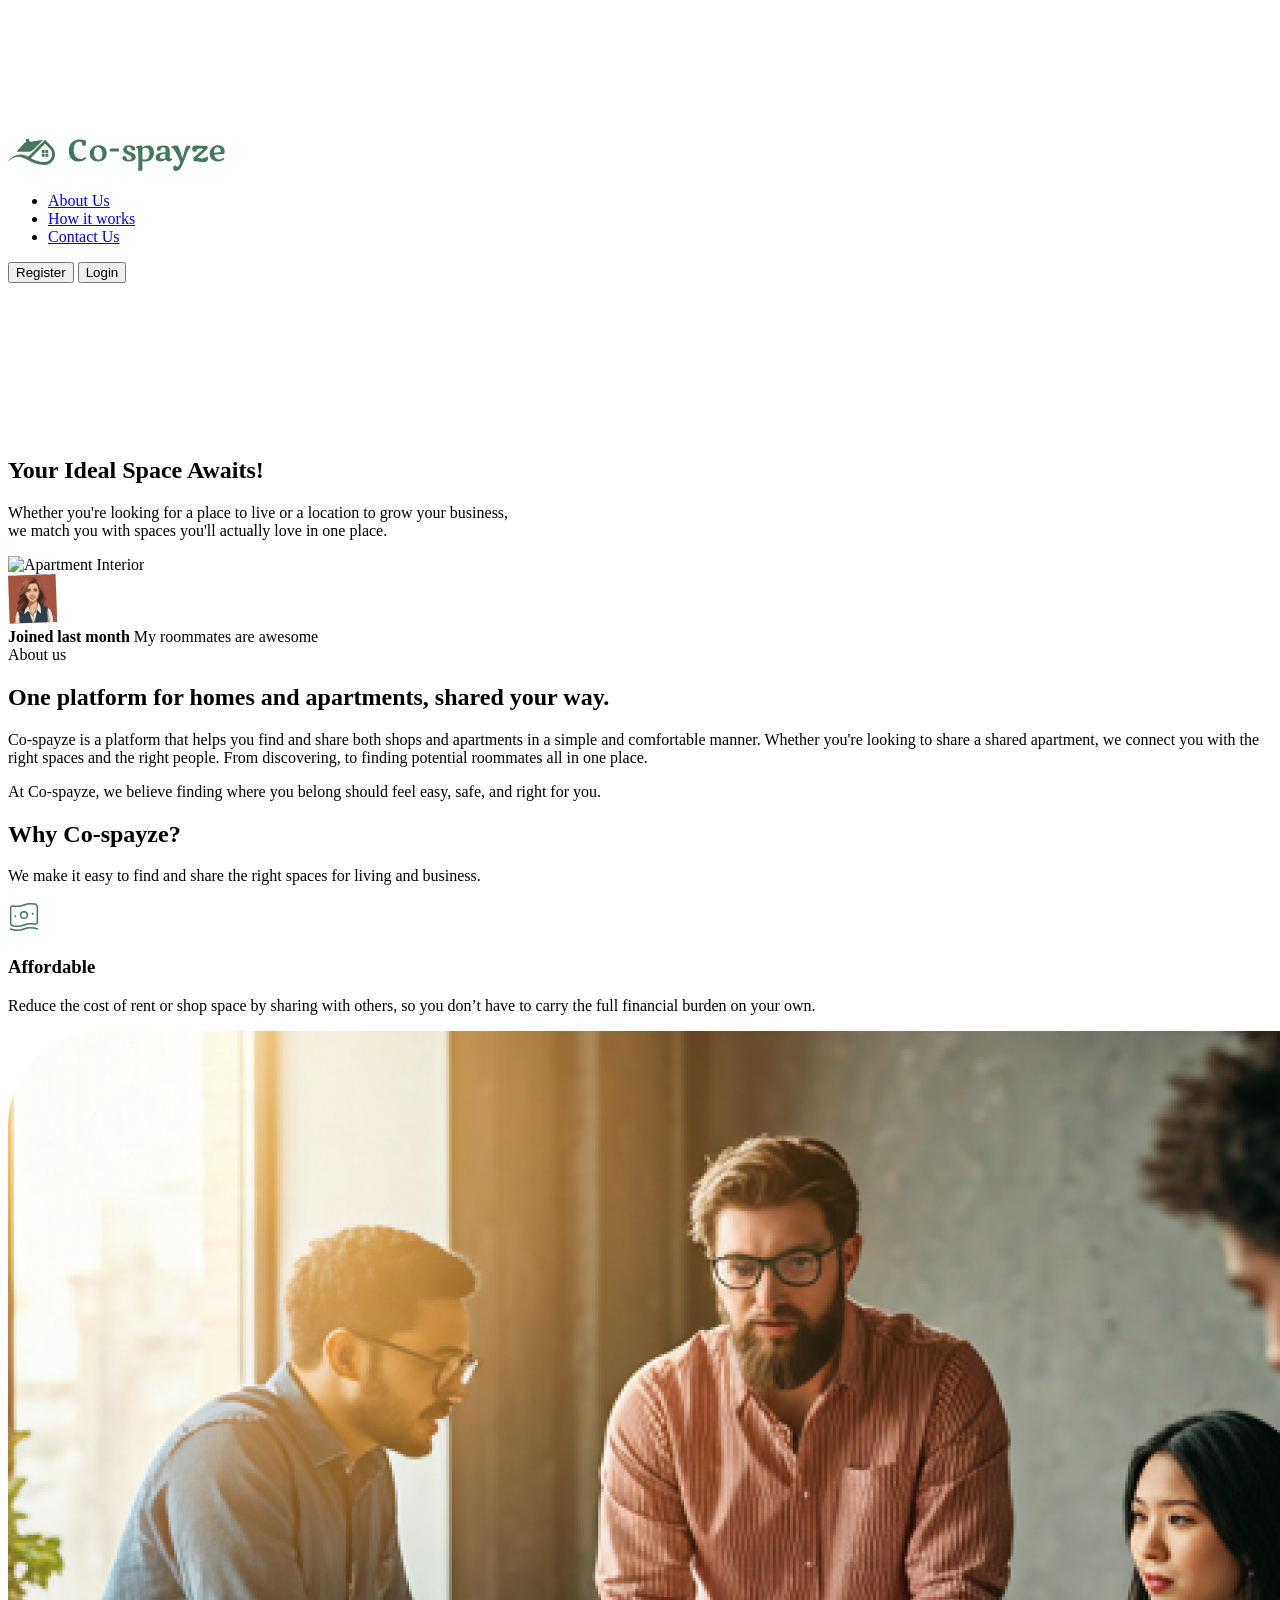
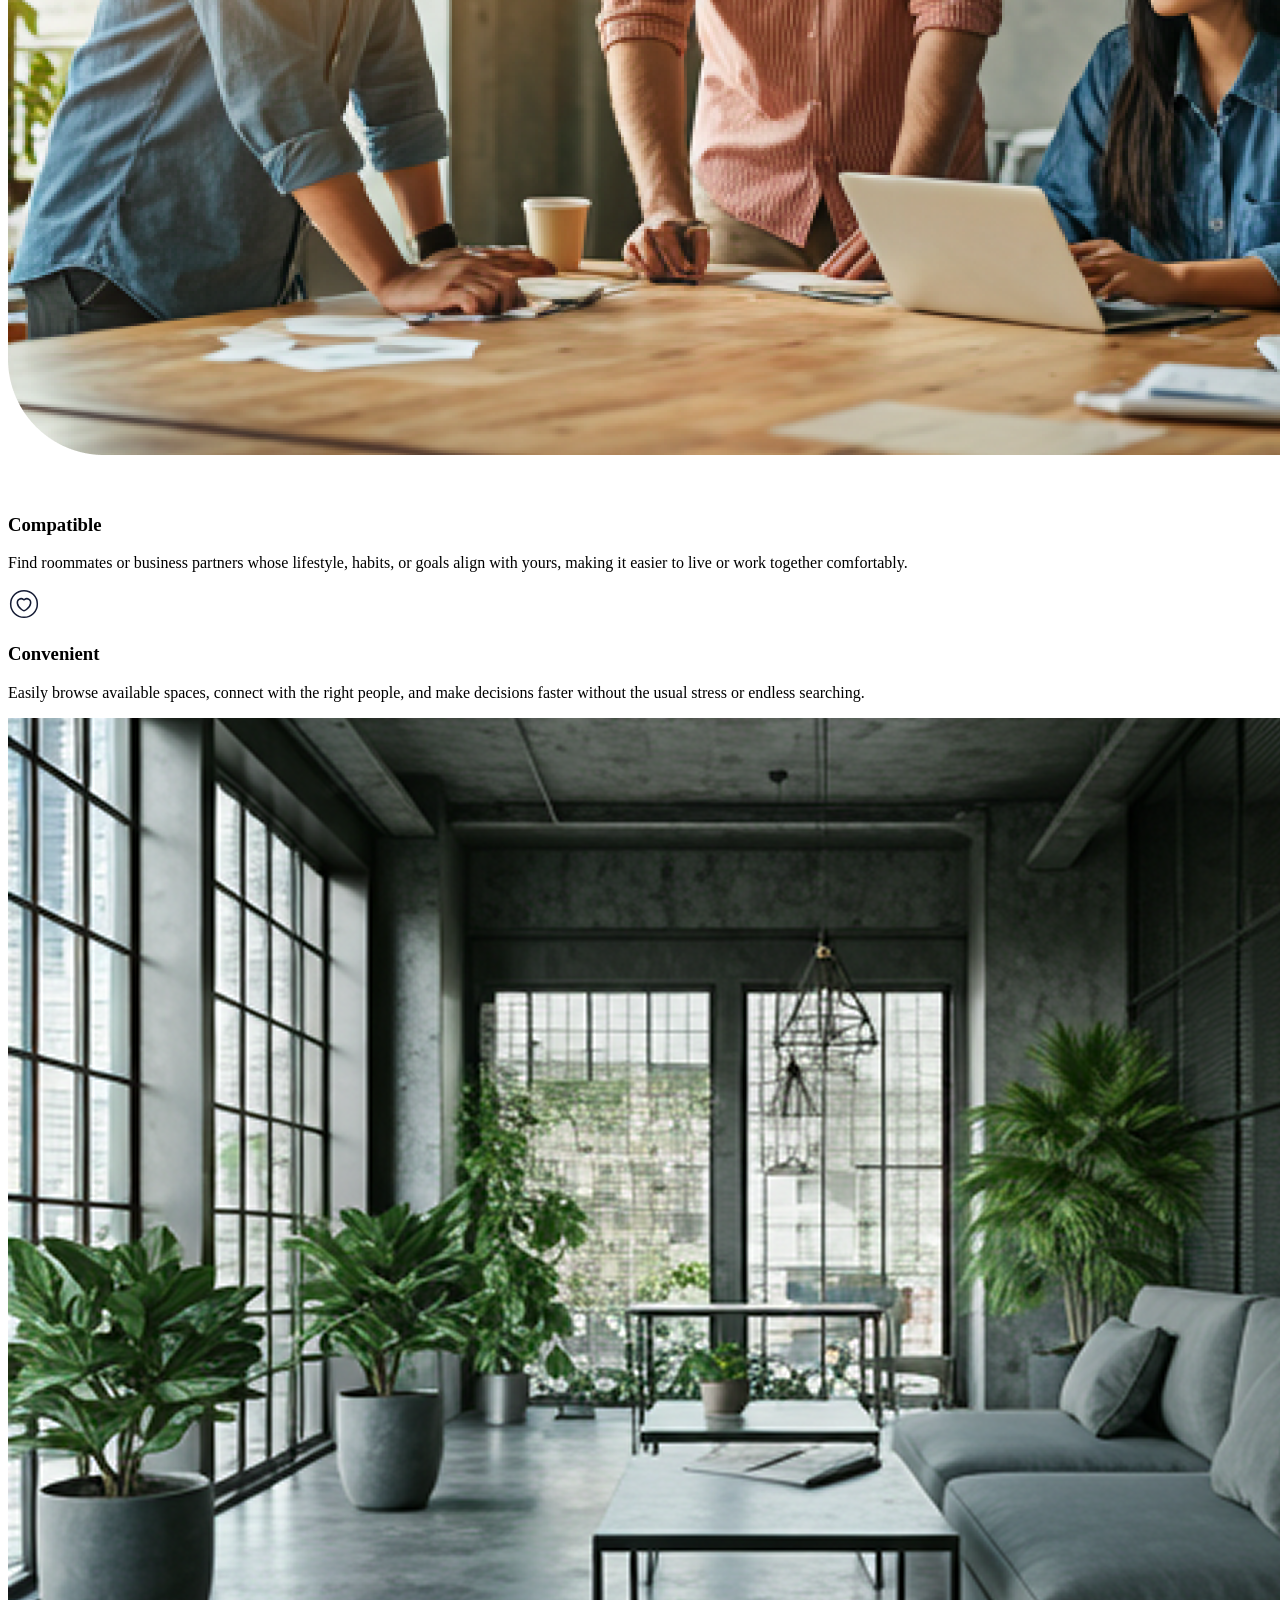
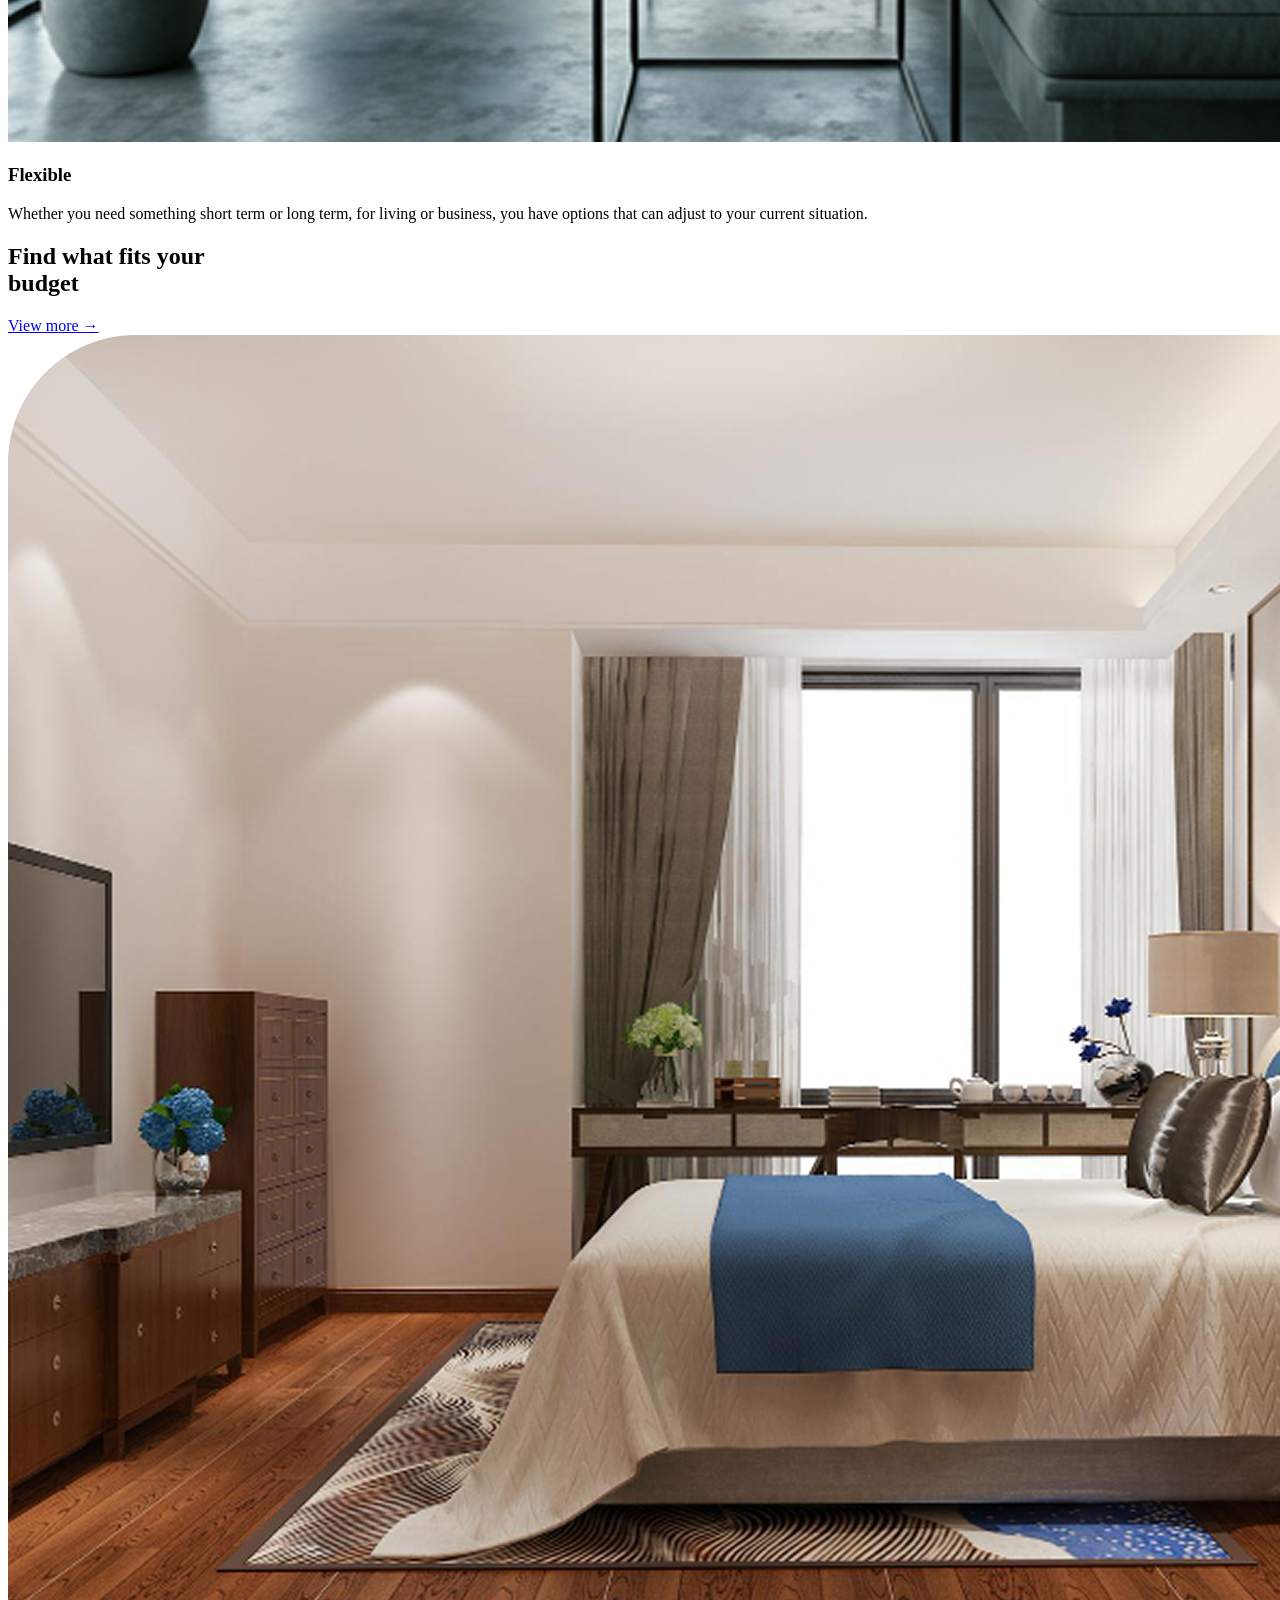
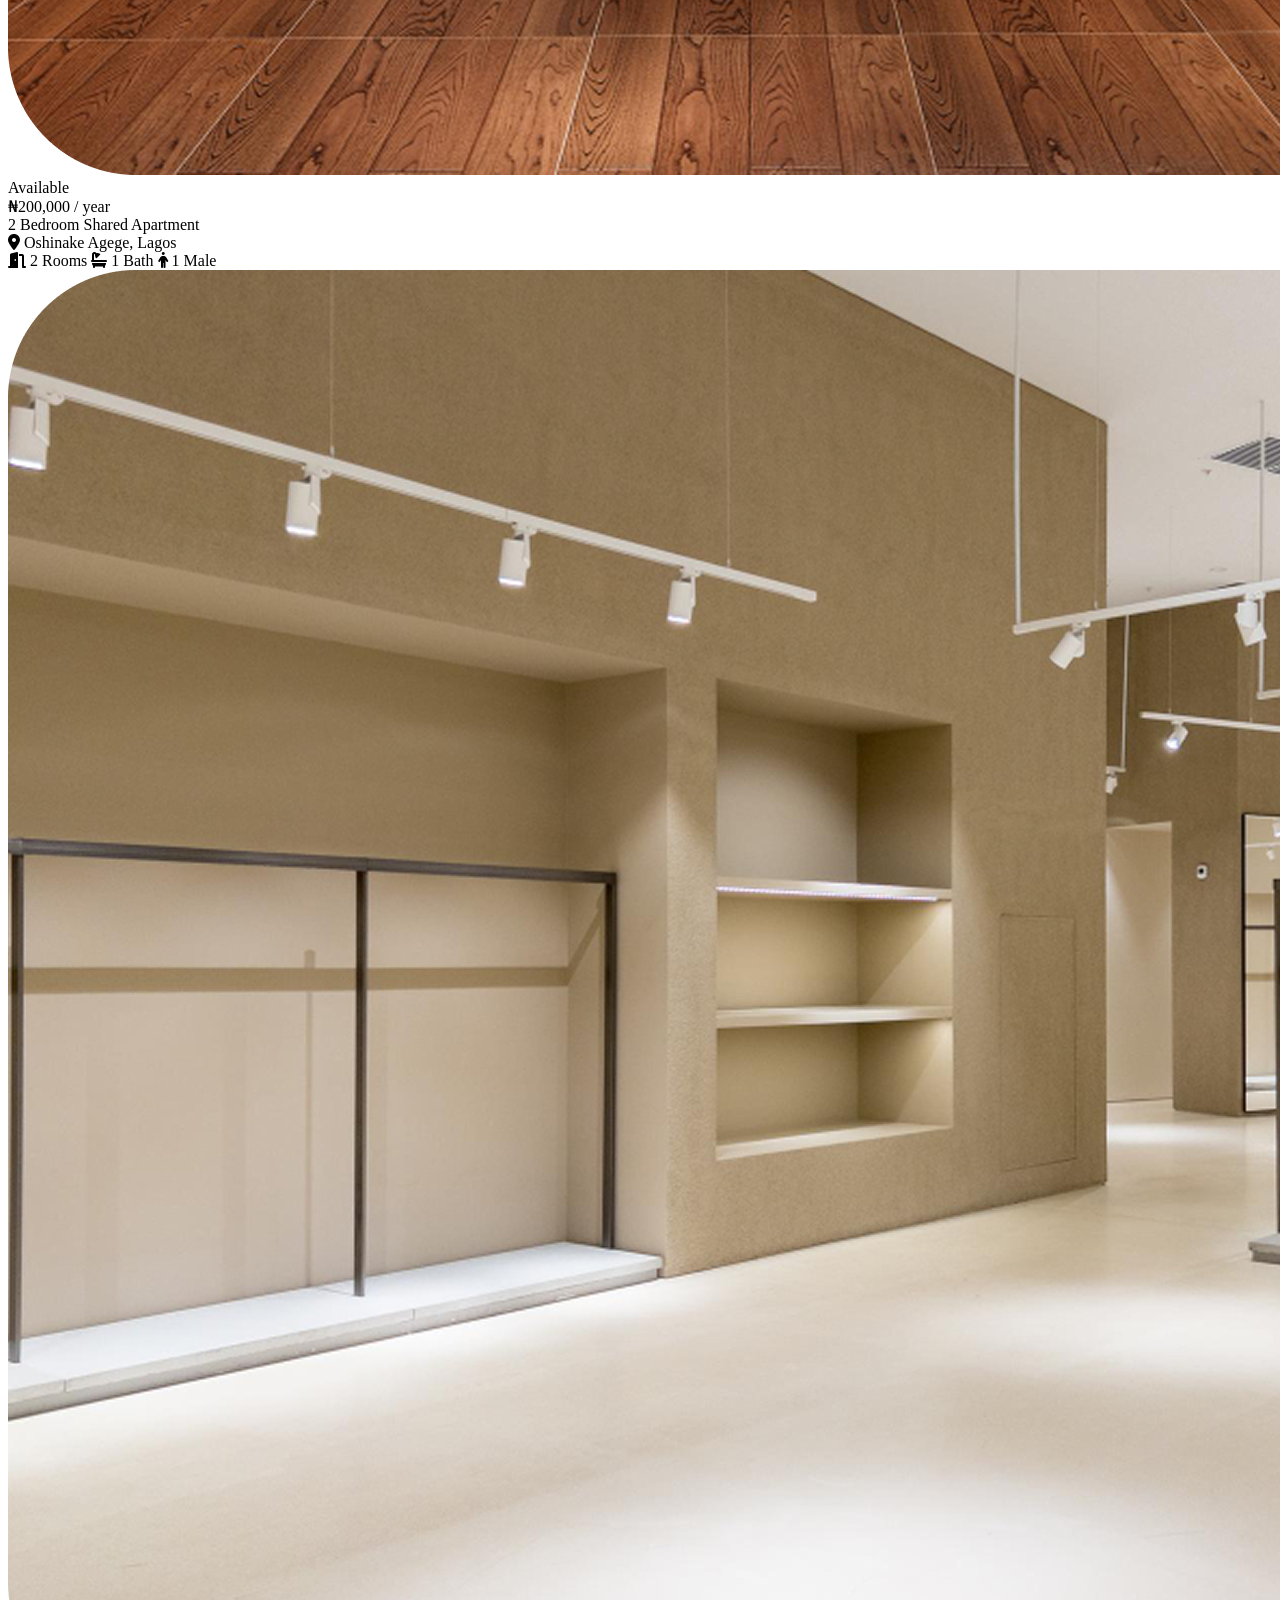
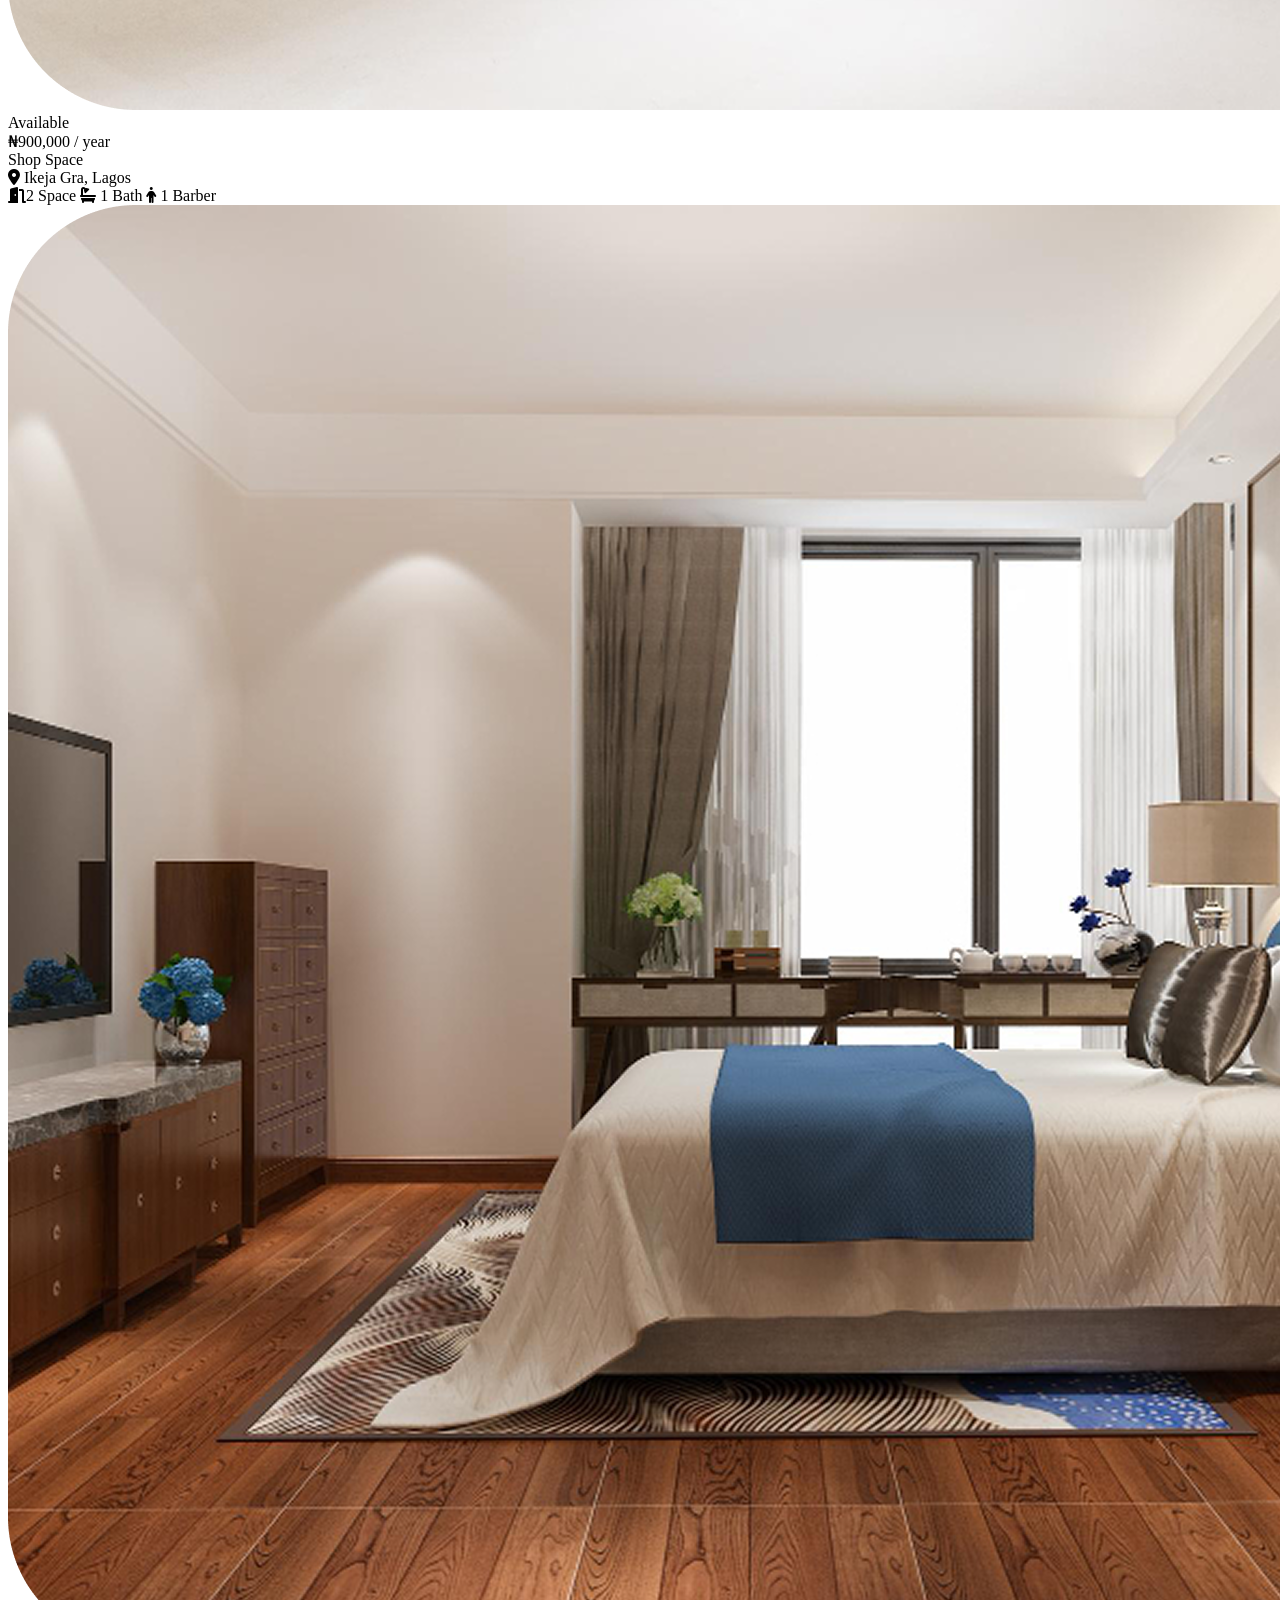
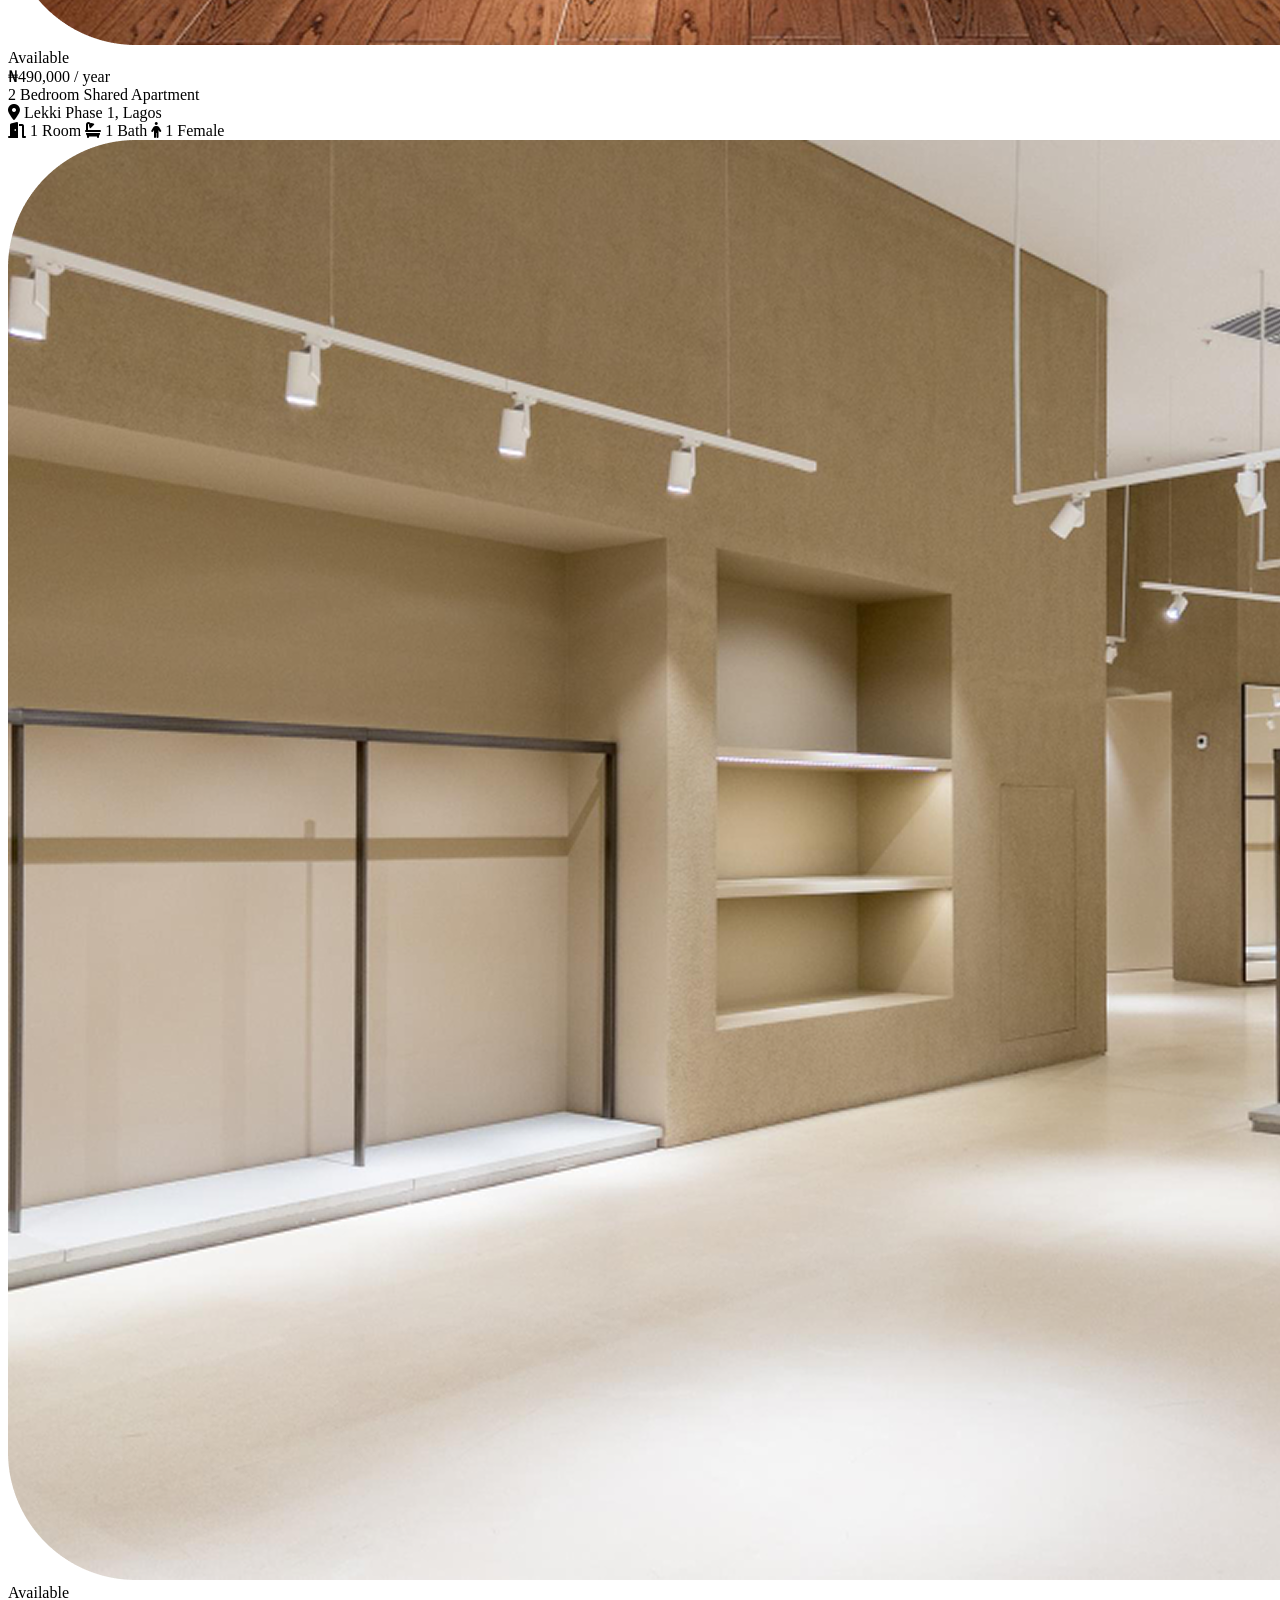
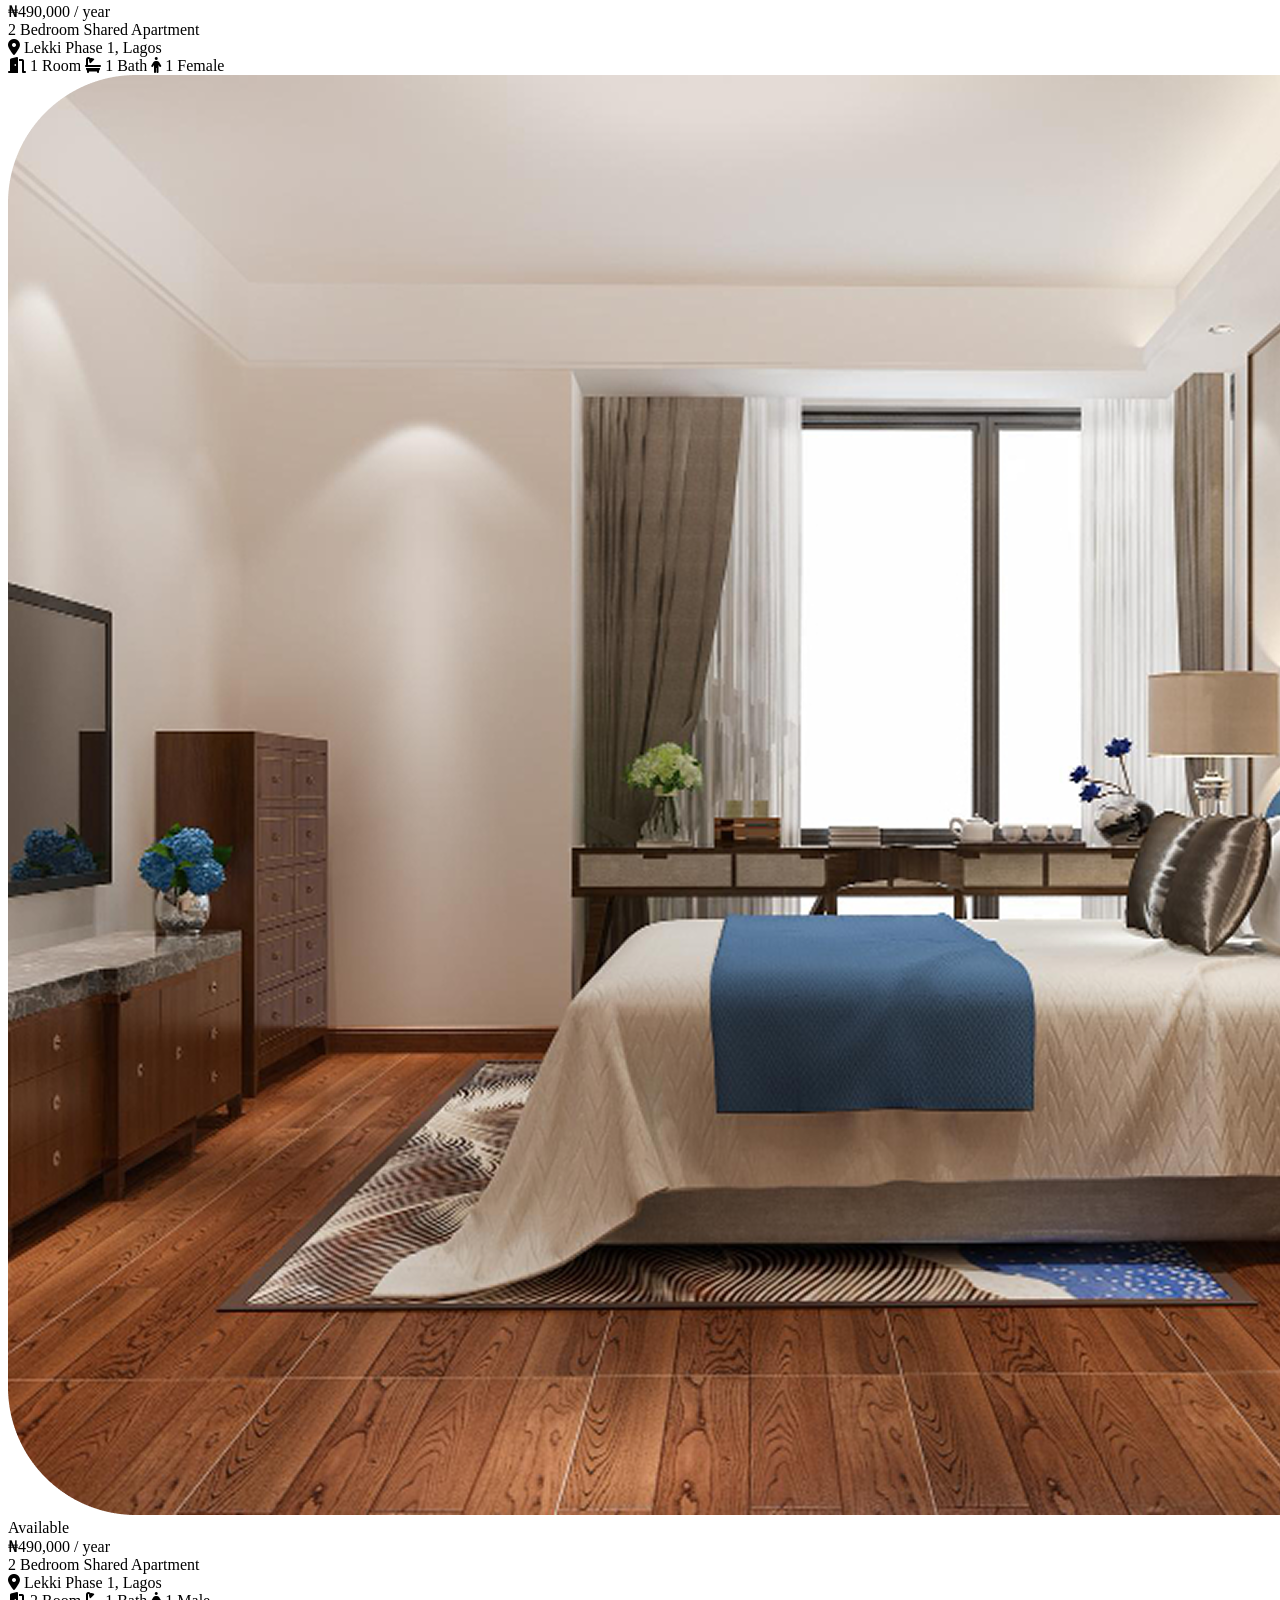
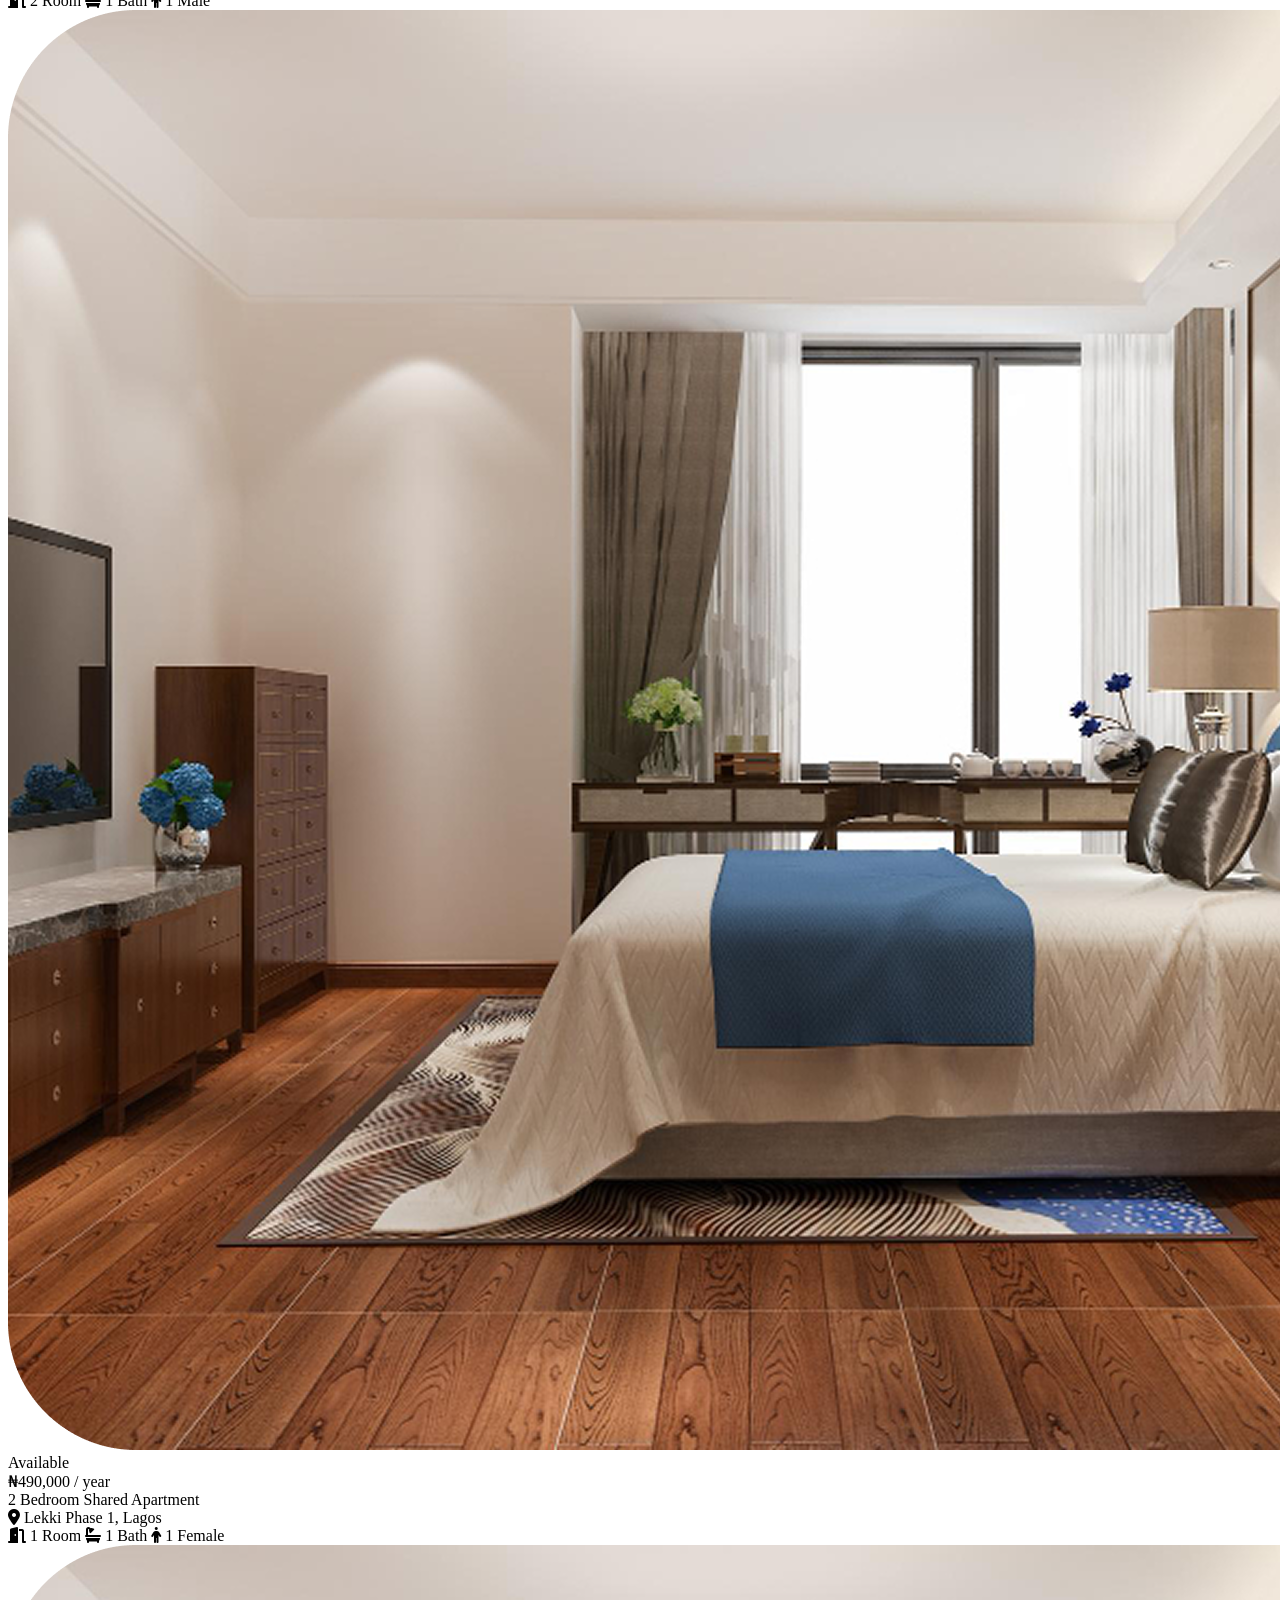
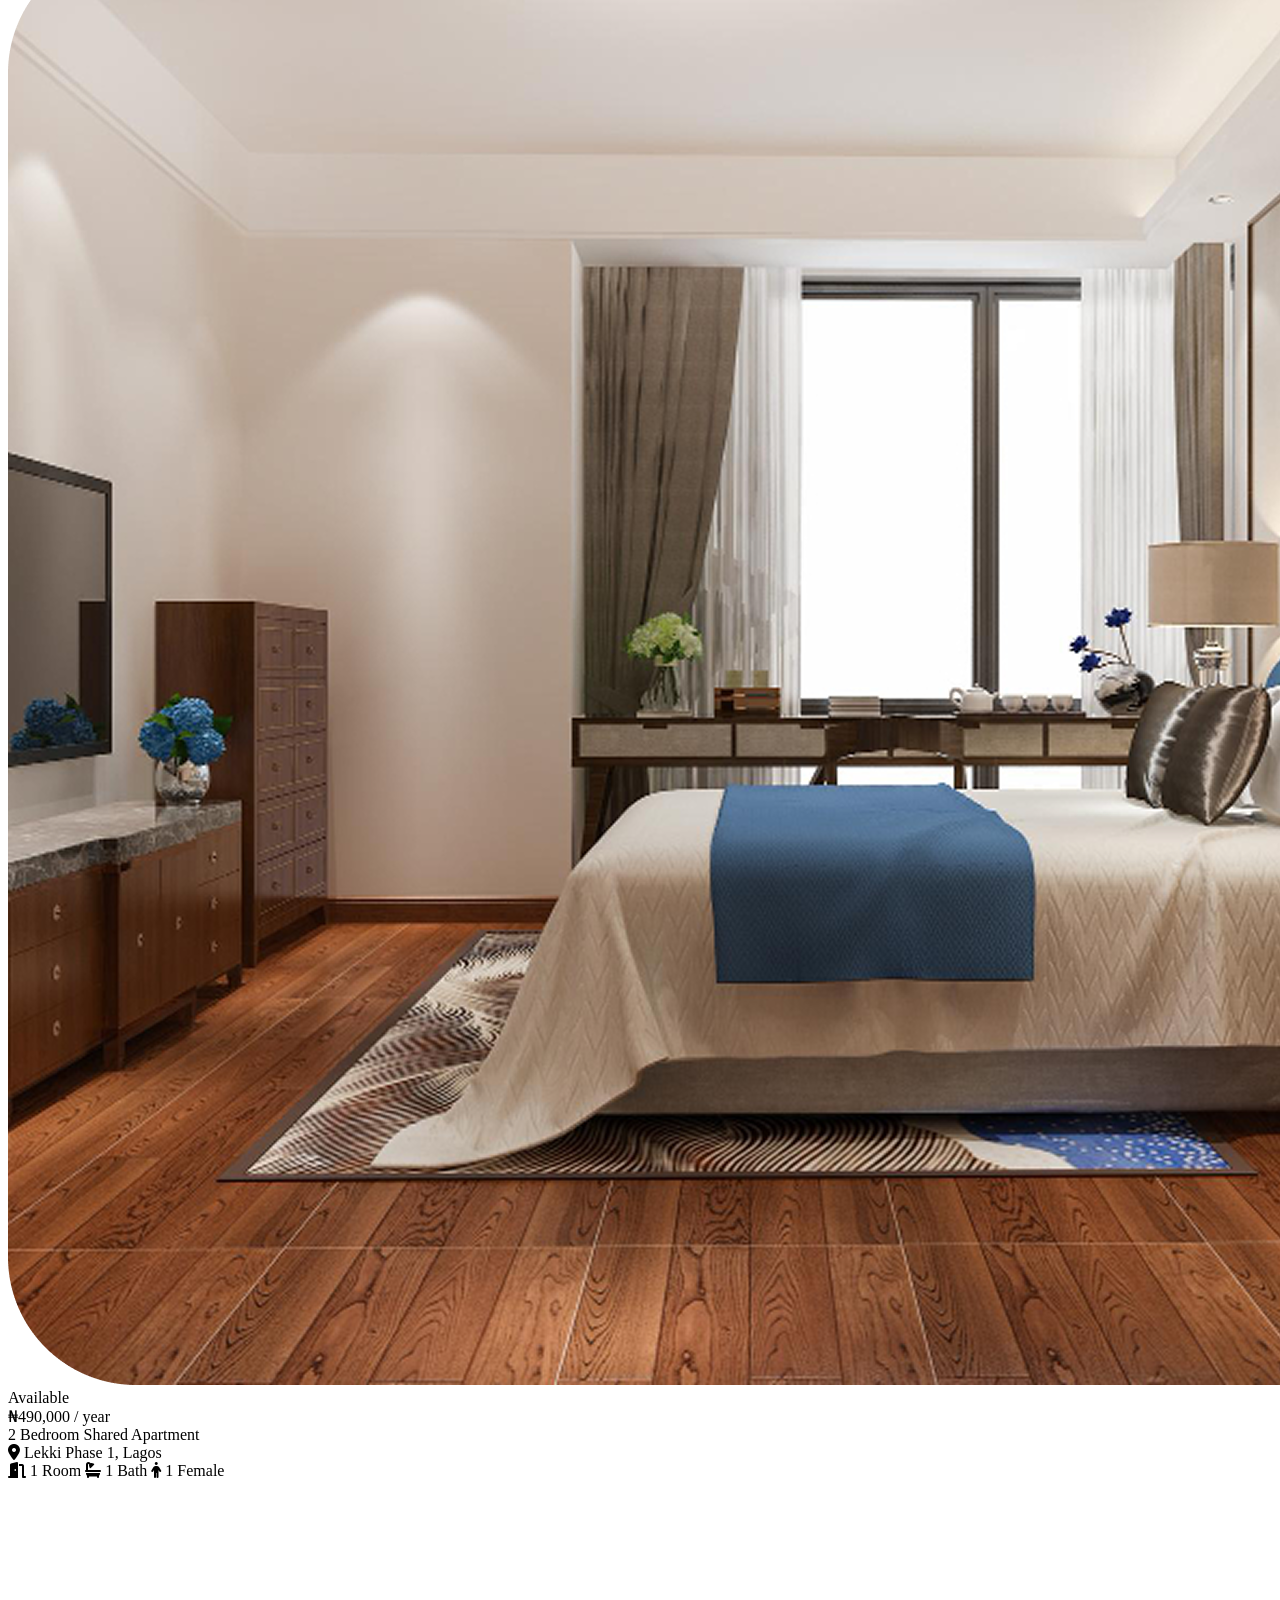
==== commit 183fe5cd: "refactor: rename Contactus.html to contact.html and update site navigation links" ====
--- a/Index.html
+++ b/Index.html
@@ -1,27 +1,29 @@
 <!DOCTYPE html>
 <html lang="en">
+
 <head>
   <meta charset="UTF-8" />
   <meta name="viewport" content="width=device-width, initial-scale=1.0" />
   <title>Co-spayze — Your Ideal Space Awaits</title>
-  <link rel="stylesheet" href="Style.css" />
+  <link rel="stylesheet" href="style.css" />
   <!-- FontAwesome for icons -->
   <link rel="stylesheet" href="https://cdnjs.cloudflare.com/ajax/libs/font-awesome/6.5.0/css/all.min.css" />
 
 </head>
+
 <body>
 
   <!-- ===== NAVBAR ===== -->
   <nav class="navbar" id="navbar">
     <a href="index.html" class="logo">
-       <div class="logo-icon"><img src="/Img/Logo2.png" alt=""></div>
-        <div class="logo-dark"><img src="/Img/Property 1=blacklogo.svg" alt=""></div>
+      <div class="logo-icon"><img src="/Img/Logo2.png" alt=""></div>
+      <div class="logo-dark"><img src="/Img/Property 1=blacklogo.svg" alt=""></div>
     </a>
 
     <ul class="nav-links">
       <li><a href="#about">About Us</a></li>
       <li><a href="#how-it-works">How it works</a></li>
-      <li><a href="Contactus.html">Contact Us</a></li>
+      <li><a href="contact.html">Contact Us</a></li>
     </ul>
     <div class="nav-actions">
       <button class="btn-ghost" onclick="window.location.href='contact.html'">Register</button>
@@ -48,7 +50,7 @@
     <div class="hero-overlay"></div>
     <div class="hero-content">
       <h1>Your Ideal Space Awaits!</h1>
-      <p>Whether you're looking for a place to live or a location to grow your business, <br> 
+      <p>Whether you're looking for a place to live or a location to grow your business, <br>
         we match you with spaces you'll actually love in one place.</p>
 
       <!-- <div class="hero-search">
@@ -94,85 +96,86 @@
       <div class="platform-text">
         <div class="section-label">About us</div>
         <h1>One platform for homes and apartments, shared your way.</h1>
-        <p>Co-spayze is a platform that helps you find and share both shops and apartments in a simple and comfortable manner.
-             Whether you're looking to share a shared apartment, we connect you with the right spaces and the right people. 
-             From discovering, to finding potential roommates all in one place.</p>
+        <p>Co-spayze is a platform that helps you find and share both shops and apartments in a simple and comfortable
+          manner.
+          Whether you're looking to share a shared apartment, we connect you with the right spaces and the right people.
+          From discovering, to finding potential roommates all in one place.</p>
         <p style="margin-top:16px;">At Co-spayze, we believe finding where you belong
-             should feel easy, safe, and right for you.</p>
+          should feel easy, safe, and right for you.</p>
       </div>
     </div>
   </section>
 
   <!-- ===== WHY CO-SPAYZE ===== -->
   <section class="why">
-  <div class="container">
-    <div class="header">
-      <h2>Why Co-spayze?</h2>
-      <p>
-       We make it easy to find and share the right spaces for living and business.
-      </p>
-    </div>
-
-    <div class="grid">
-      <!-- Affordable -->
-      <div class="card light large">
-        <div class="text">
-          <div class="icon"><img src="/Img/cash-02.svg" alt=""></div>
-          <h3>Affordable</h3>
+    <div class="container">
+      <div class="header">
+        <h2>Why Co-spayze?</h2>
+        <p>
+          We make it easy to find and share the right spaces for living and business.
+        </p>
+      </div>
+
+      <div class="grid">
+        <!-- Affordable -->
+        <div class="card light large">
+          <div class="text">
+            <div class="icon"><img src="/Img/cash-02.svg" alt=""></div>
+            <h3>Affordable</h3>
+            <p>
+              Reduce the cost of rent or shop space by sharing with others,
+              so you don’t have to carry the full financial burden on your own.
+            </p>
+          </div>
+          <img src="/Img/image.png" alt="team working" class="card-img-large" />
+        </div>
+
+        <!-- Compatible -->
+        <div class="card green">
+          <div class="icon"><img src="/Img/thumbs-up.svg" alt=""></div>
+          <h3>Compatible</h3>
           <p>
-            Reduce the cost of rent or shop space by sharing with others,
-            so you don’t have to carry the full financial burden on your own.
+            Find roommates or business partners whose lifestyle, habits,
+            or goals align with yours, making it easier to live or work together comfortably.
           </p>
         </div>
-       <img src="/Img/image.png" alt="team working" class="card-img-large" />
-      </div>
-
-      <!-- Compatible -->
-      <div class="card green">
-       <div class="icon"><img src="/Img/thumbs-up.svg" alt=""></div>
-        <h3>Compatible</h3>
-        <p>
-          Find roommates or business partners whose lifestyle, habits,
-          or goals align with yours, making it easier to live or work together comfortably.
-        </p>
-      </div>
-
-      <!-- Convenient -->
-      <div class="card light">
-       <div class="icon"><img src="/Img/favourite-circle.svg" alt=""></div>
-        <h3>Convenient</h3>
-        <p>
-          Easily browse available spaces, connect with the right people,
-          and make decisions faster without the usual stress or endless searching.
-        </p>
-      </div>
-
-      <!-- Flexible -->
-      <div class="card green large reverse">
-       <img src="/Img/F-image.png" alt="team working" class="card-img-large" />
-        <div class="text">
-          <h3>Flexible</h3>
+
+        <!-- Convenient -->
+        <div class="card light">
+          <div class="icon"><img src="/Img/favourite-circle.svg" alt=""></div>
+          <h3>Convenient</h3>
           <p>
-            Whether you need something short term or long term, for living or business,
-            you have options that can adjust to your current situation.
+            Easily browse available spaces, connect with the right people,
+            and make decisions faster without the usual stress or endless searching.
           </p>
         </div>
-      </div>
-    </div>
-  </div>
-</section>
-
-
-
-  
+
+        <!-- Flexible -->
+        <div class="card green large reverse">
+          <img src="/Img/F-image.png" alt="team working" class="card-img-large" />
+          <div class="text">
+            <h3>Flexible</h3>
+            <p>
+              Whether you need something short term or long term, for living or business,
+              you have options that can adjust to your current situation.
+            </p>
+          </div>
+        </div>
+      </div>
+    </div>
+  </section>
+
+
+
+
 
   <!-- ===== LISTINGS ===== -->
   <section class="listings-section">
     <div class="listings-inner">
       <div class="listings-header">
         <div>
-   
-          <h2 class="section-title">Find what fits your<br/>budget</h2>
+
+          <h2 class="section-title">Find what fits your<br />budget</h2>
         </div>
         <a href="#" class="view-more">View more →</a>
       </div>
@@ -189,11 +192,11 @@
           <div class="listing-body">
             <div class="listing-price">₦200,000 <span>/ year</span></div>
             <div class="listing-name">
-                2 Bedroom Shared Apartment</div>
-            <div class="listing-name">  <span class=""><i class="fa-solid fa-location-dot"></i>
-            
-            </i></span>Oshinake Agege, Lagos</div>
-            
+              2 Bedroom Shared Apartment</div>
+            <div class="listing-name"> <span class=""><i class="fa-solid fa-location-dot"></i>
+
+                </i></span>Oshinake Agege, Lagos</div>
+
 
             <div class="listing-meta">
               <span class="section-properties"><i class="fa fa-door-open meta-icon"></i> 2 Rooms</span>
@@ -204,38 +207,38 @@
         </div>
 
         <!-- Listing 2 -->
-         <div class="listing-card">
+        <div class="listing-card">
           <div class="listing-img">
             <img src="/Img/shop.png" alt="Apartment" />
             <div class="listing-badges">
-         <div class="label">Available</div>
+              <div class="label">Available</div>
             </div>
           </div>
           <div class="listing-body">
             <div class="listing-price">₦900,000 <span>/ year</span></div>
             <div class="listing-name">
-                 Shop Space </div>
-            <div class="listing-name">  <span class=""><i class="fa-solid fa-location-dot"></i>
-            
-            </i></span>Ikeja Gra, Lagos</div>
-            
-
-           <div class="listing-meta">
-  <span class="section-properties">
-    <i class="fa fa-door-open meta-icon"></i><span class="meta-text">2 Space</span></span>
-
-  <span class="section-properties">
-    <i class="fa fa-bath meta-icon"></i>
-    <span class="meta-text">1 Bath</span> </span>
-
-     <span class="section-properties">
-    <i class="fa fa-person meta-icon"></i>
-    <span class="meta-text">1 Barber</span>
-      </span>
-     </div>
-          </div>
-        </div>
-   
+              Shop Space </div>
+            <div class="listing-name"> <span class=""><i class="fa-solid fa-location-dot"></i>
+
+                </i></span>Ikeja Gra, Lagos</div>
+
+
+            <div class="listing-meta">
+              <span class="section-properties">
+                <i class="fa fa-door-open meta-icon"></i><span class="meta-text">2 Space</span></span>
+
+              <span class="section-properties">
+                <i class="fa fa-bath meta-icon"></i>
+                <span class="meta-text">1 Bath</span> </span>
+
+              <span class="section-properties">
+                <i class="fa fa-person meta-icon"></i>
+                <span class="meta-text">1 Barber</span>
+              </span>
+            </div>
+          </div>
+        </div>
+
 
         <!-- Listing 3 -->
         <div class="listing-card">
@@ -243,22 +246,25 @@
             <img src="/Img/room.png" alt="Apartment" />
 
             <div class="listing-badges">
-             <div class="label">Available</div>
-            </div>
-          </div>
-          <div class="listing-body">
-            <div class="listing-price">₦490,000 <span>/ year</span></div>
-            <div class="listing-name">
-                2 Bedroom Shared Apartment</div>
-            <div class="listing-name">  <span class=""><i class="fa-solid fa-location-dot"></i>
-            
-            </i></span>Lekki Phase 1, Lagos</div>
-            
-
-            <div class="listing-meta">
-              <span class="section-properties"><i class="fa fa-door-open meta-icon"></i>  <span class="meta-text">1 Room</span> </span>
-              <span class="section-properties"><i class="fa fa-bath meta-icon"></i>  <span class="meta-text">1 Bath</span> </span>
-              <span class="section-properties"><i class="fa fa-person meta-icon"></i>  <span class="meta-text">1 Female</span> </span>
+              <div class="label">Available</div>
+            </div>
+          </div>
+          <div class="listing-body">
+            <div class="listing-price">₦490,000 <span>/ year</span></div>
+            <div class="listing-name">
+              2 Bedroom Shared Apartment</div>
+            <div class="listing-name"> <span class=""><i class="fa-solid fa-location-dot"></i>
+
+                </i></span>Lekki Phase 1, Lagos</div>
+
+
+            <div class="listing-meta">
+              <span class="section-properties"><i class="fa fa-door-open meta-icon"></i> <span class="meta-text">1
+                  Room</span> </span>
+              <span class="section-properties"><i class="fa fa-bath meta-icon"></i> <span class="meta-text">1
+                  Bath</span> </span>
+              <span class="section-properties"><i class="fa fa-person meta-icon"></i> <span class="meta-text">1
+                  Female</span> </span>
             </div>
           </div>
         </div>
@@ -268,153 +274,171 @@
           <div class="listing-img">
             <img src="/Img/shop.png" alt="Apartment" />
             <div class="listing-badges">
-           <div class="label">Available</div>
-            </div>
-          </div>
-          <div class="listing-body">
-            <div class="listing-price">₦490,000 <span>/ year</span></div>
-            <div class="listing-name">
-                2 Bedroom Shared Apartment</div>
-            <div class="listing-name">  <span class=""><i class="fa-solid fa-location-dot"></i>
-            
-            </i></span>Lekki Phase 1, Lagos</div>
-            
-
-           
-            <div class="listing-meta">
-              <span class="section-properties"><i class="fa fa-door-open meta-icon"></i>  <span class="meta-text">1 Room</span> </span>
-              <span class="section-properties"><i class="fa fa-bath meta-icon"></i>  <span class="meta-text">1 Bath</span> </span>
-              <span class="section-properties"><i class="fa fa-person meta-icon"></i>  <span class="meta-text">1 Female</span> </span>
+              <div class="label">Available</div>
+            </div>
+          </div>
+          <div class="listing-body">
+            <div class="listing-price">₦490,000 <span>/ year</span></div>
+            <div class="listing-name">
+              2 Bedroom Shared Apartment</div>
+            <div class="listing-name"> <span class=""><i class="fa-solid fa-location-dot"></i>
+
+                </i></span>Lekki Phase 1, Lagos</div>
+
+
+
+            <div class="listing-meta">
+              <span class="section-properties"><i class="fa fa-door-open meta-icon"></i> <span class="meta-text">1
+                  Room</span> </span>
+              <span class="section-properties"><i class="fa fa-bath meta-icon"></i> <span class="meta-text">1
+                  Bath</span> </span>
+              <span class="section-properties"><i class="fa fa-person meta-icon"></i> <span class="meta-text">1
+                  Female</span> </span>
             </div>
           </div>
         </div>
 
         <!-- Listing 5 -->
-         <div class="listing-card">
-          <div class="listing-img">
-            <img src="/Img/room.png" alt="Apartment" />
-            <div class="listing-badges">
-         <div class="label">Available</div>
-            </div>
-          </div>
-          <div class="listing-body">
-            <div class="listing-price">₦490,000 <span>/ year</span></div>
-            <div class="listing-name">
-                2 Bedroom Shared Apartment</div>
-            <div class="listing-name">  <span class=""><i class="fa-solid fa-location-dot"></i>
-            
-            </i></span>Lekki Phase 1, Lagos</div>
-            
-
-            
-            <div class="listing-meta">
-              <span class="section-properties"><i class="fa fa-door-open meta-icon"></i>  <span class="meta-text"> 2 Room</span> </span>
-              <span class="section-properties"><i class="fa fa-bath meta-icon"></i>  <span class="meta-text">1 Bath</span> </span>
-              <span class="section-properties"><i class="fa fa-person meta-icon"></i>  <span class="meta-text">1 Male</span> </span>
+        <div class="listing-card">
+          <div class="listing-img">
+            <img src="/Img/room.png" alt="Apartment" />
+            <div class="listing-badges">
+              <div class="label">Available</div>
+            </div>
+          </div>
+          <div class="listing-body">
+            <div class="listing-price">₦490,000 <span>/ year</span></div>
+            <div class="listing-name">
+              2 Bedroom Shared Apartment</div>
+            <div class="listing-name"> <span class=""><i class="fa-solid fa-location-dot"></i>
+
+                </i></span>Lekki Phase 1, Lagos</div>
+
+
+
+            <div class="listing-meta">
+              <span class="section-properties"><i class="fa fa-door-open meta-icon"></i> <span class="meta-text"> 2
+                  Room</span> </span>
+              <span class="section-properties"><i class="fa fa-bath meta-icon"></i> <span class="meta-text">1
+                  Bath</span> </span>
+              <span class="section-properties"><i class="fa fa-person meta-icon"></i> <span class="meta-text">1
+                  Male</span> </span>
             </div>
           </div>
         </div>
 
         <!-- Listing 6 -->
-         <div class="listing-card">
-          <div class="listing-img">
-            <img src="/Img/room.png" alt="Apartment" />
-            <div class="listing-badges">
-            <div class="label">Available</div>
-            </div>
-          </div>
-          <div class="listing-body">
-            <div class="listing-price">₦490,000 <span>/ year</span></div>
-            <div class="listing-name">
-                2 Bedroom Shared Apartment</div>
-            <div class="listing-name">  <span class=""><i class="fa-solid fa-location-dot"></i>
-            
-            </i></span>Lekki Phase 1, Lagos</div>
-            
-
-            
-            <div class="listing-meta">
-              <span class="section-properties"><i class="fa fa-door-open meta-icon"></i>  <span class="meta-text">1 Room</span> </span>
-              <span class="section-properties"><i class="fa fa-bath meta-icon"></i>  <span class="meta-text">1 Bath</span> </span>
-              <span class="section-properties"><i class="fa fa-person meta-icon"></i>  <span class="meta-text">1 Female</span> </span>
+        <div class="listing-card">
+          <div class="listing-img">
+            <img src="/Img/room.png" alt="Apartment" />
+            <div class="listing-badges">
+              <div class="label">Available</div>
+            </div>
+          </div>
+          <div class="listing-body">
+            <div class="listing-price">₦490,000 <span>/ year</span></div>
+            <div class="listing-name">
+              2 Bedroom Shared Apartment</div>
+            <div class="listing-name"> <span class=""><i class="fa-solid fa-location-dot"></i>
+
+                </i></span>Lekki Phase 1, Lagos</div>
+
+
+
+            <div class="listing-meta">
+              <span class="section-properties"><i class="fa fa-door-open meta-icon"></i> <span class="meta-text">1
+                  Room</span> </span>
+              <span class="section-properties"><i class="fa fa-bath meta-icon"></i> <span class="meta-text">1
+                  Bath</span> </span>
+              <span class="section-properties"><i class="fa fa-person meta-icon"></i> <span class="meta-text">1
+                  Female</span> </span>
             </div>
           </div>
         </div>
 
         <!-- Listing 7 -->
-         <div class="listing-card">
-          <div class="listing-img">
-            <img src="/Img/room.png" alt="Apartment" />
-            <div class="listing-badges">
-           <div class="label">Available</div>
-            </div>
-          </div>
-          <div class="listing-body">
-            <div class="listing-price">₦490,000 <span>/ year</span></div>
-            <div class="listing-name">
-                2 Bedroom Shared Apartment</div>
-            <div class="listing-name">  <span class=""><i class="fa-solid fa-location-dot"></i>
-            
-            </i></span>Lekki Phase 1, Lagos</div>
-            
-
-         
-            <div class="listing-meta">
-              <span class="section-properties"><i class="fa fa-door-open meta-icon"></i>  <span class="meta-text">1 Room</span> </span>
-              <span class="section-properties"><i class="fa fa-bath meta-icon"></i>  <span class="meta-text">1 Bath</span> </span>
-              <span class="section-properties"><i class="fa fa-person meta-icon"></i>  <span class="meta-text">1 Female</span> </span>
+        <div class="listing-card">
+          <div class="listing-img">
+            <img src="/Img/room.png" alt="Apartment" />
+            <div class="listing-badges">
+              <div class="label">Available</div>
+            </div>
+          </div>
+          <div class="listing-body">
+            <div class="listing-price">₦490,000 <span>/ year</span></div>
+            <div class="listing-name">
+              2 Bedroom Shared Apartment</div>
+            <div class="listing-name"> <span class=""><i class="fa-solid fa-location-dot"></i>
+
+                </i></span>Lekki Phase 1, Lagos</div>
+
+
+
+            <div class="listing-meta">
+              <span class="section-properties"><i class="fa fa-door-open meta-icon"></i> <span class="meta-text">1
+                  Room</span> </span>
+              <span class="section-properties"><i class="fa fa-bath meta-icon"></i> <span class="meta-text">1
+                  Bath</span> </span>
+              <span class="section-properties"><i class="fa fa-person meta-icon"></i> <span class="meta-text">1
+                  Female</span> </span>
             </div>
           </div>
         </div>
 
         <!-- Listing 8 -->
-         <div class="listing-card">
-          <div class="listing-img">
-            <img src="/Img/room.png" alt="Apartment" />
-            <div class="listing-badges">
-            <div class="label">Available</div>
-            </div>
-          </div>
-          <div class="listing-body">
-            <div class="listing-price">₦490,000 <span>/ year</span></div>
-            <div class="listing-name">
-                2 Bedroom Shared Apartment</div>
-            <div class="listing-name">  <span class=""><i class="fa-solid fa-location-dot"></i>
-            
-            </i></span>Lekki Phase 1, Lagos</div>
-            
-
-            
-            <div class="listing-meta">
-              <span class="section-properties"><i class="fa fa-door-open meta-icon"></i>  <span class="meta-text">1 Room</span> </span>
-              <span class="section-properties"><i class="fa fa-bath meta-icon"></i>  <span class="meta-text">1 Bath</span> </span>
-              <span class="section-properties"><i class="fa fa-person meta-icon"></i>  <span class="meta-text">1 Female</span> </span>
+        <div class="listing-card">
+          <div class="listing-img">
+            <img src="/Img/room.png" alt="Apartment" />
+            <div class="listing-badges">
+              <div class="label">Available</div>
+            </div>
+          </div>
+          <div class="listing-body">
+            <div class="listing-price">₦490,000 <span>/ year</span></div>
+            <div class="listing-name">
+              2 Bedroom Shared Apartment</div>
+            <div class="listing-name"> <span class=""><i class="fa-solid fa-location-dot"></i>
+
+                </i></span>Lekki Phase 1, Lagos</div>
+
+
+
+            <div class="listing-meta">
+              <span class="section-properties"><i class="fa fa-door-open meta-icon"></i> <span class="meta-text">1
+                  Room</span> </span>
+              <span class="section-properties"><i class="fa fa-bath meta-icon"></i> <span class="meta-text">1
+                  Bath</span> </span>
+              <span class="section-properties"><i class="fa fa-person meta-icon"></i> <span class="meta-text">1
+                  Female</span> </span>
             </div>
           </div>
         </div>
 
         <!-- Listing 9 -->
-         <div class="listing-card">
-          <div class="listing-img">
-            <img src="/Img/room.png" alt="Apartment" />
-            <div class="listing-badges">
-            <div class="label">Available</div>
-            </div>
-          </div>
-          <div class="listing-body">
-            <div class="listing-price">₦490,000 <span>/ year</span></div>
-            <div class="listing-name">
-                2 Bedroom Shared Apartment</div>
-            <div class="listing-name">  <span class=""><i class="fa-solid fa-location-dot"></i>
-            
-            </i></span>Lekki Phase 1, Lagos</div>
-            
-
-           
-            <div class="listing-meta">
-              <span class="section-properties"><i class="fa fa-door-open meta-icon"></i>  <span class="meta-text">1 Room</span> </span>
-              <span class="section-properties"><i class="fa fa-bath meta-icon"></i>  <span class="meta-text">1 Bath</span> </span>
-              <span class="section-properties"><i class="fa fa-person meta-icon"></i>  <span class="meta-text">1 Female</span> </span>
+        <div class="listing-card">
+          <div class="listing-img">
+            <img src="/Img/room.png" alt="Apartment" />
+            <div class="listing-badges">
+              <div class="label">Available</div>
+            </div>
+          </div>
+          <div class="listing-body">
+            <div class="listing-price">₦490,000 <span>/ year</span></div>
+            <div class="listing-name">
+              2 Bedroom Shared Apartment</div>
+            <div class="listing-name"> <span class=""><i class="fa-solid fa-location-dot"></i>
+
+                </i></span>Lekki Phase 1, Lagos</div>
+
+
+
+            <div class="listing-meta">
+              <span class="section-properties"><i class="fa fa-door-open meta-icon"></i> <span class="meta-text">1
+                  Room</span> </span>
+              <span class="section-properties"><i class="fa fa-bath meta-icon"></i> <span class="meta-text">1
+                  Bath</span> </span>
+              <span class="section-properties"><i class="fa fa-person meta-icon"></i> <span class="meta-text">1
+                  Female</span> </span>
             </div>
           </div>
         </div>
@@ -433,17 +457,20 @@
         <div class="step-card">
           <div class="step-num">1</div>
           <h3 class="step-title">Discover</h3>
-          <p class="step-desc"> Search for homes or shop spaces across your city and easily use filters to find the right fit for you.</p>
+          <p class="step-desc"> Search for homes or shop spaces across your city and easily use filters to find the
+            right fit for you.</p>
         </div>
         <div class="step-card">
           <div class="step-num">2</div>
           <h3 class="step-title">Connect</h3>
-          <p class="step-desc">Match with people you'll actually like. We help you find potential housemates or business partners that align with your habits, lifestyle, and personality.</p>
+          <p class="step-desc">Match with people you'll actually like. We help you find potential housemates or business
+            partners that align with your habits, lifestyle, and personality.</p>
         </div>
         <div class="step-card">
           <div class="step-num">3</div>
           <h3 class="step-title">Commit</h3>
-          <p class="step-desc">Ready? Secure your space with ease. <br> Our process makes it simple to confirm your new place safely, smoothly, and on your timeline.</p>
+          <p class="step-desc">Ready? Secure your space with ease. <br> Our process makes it simple to confirm your new
+            place safely, smoothly, and on your timeline.</p>
         </div>
       </div>
     </div>
@@ -452,18 +479,18 @@
   <!-- ===== CTA BANNER ===== -->
 
 
- <section class="cta-section">
+  <section class="cta-section">
 
     <div class="cta-content">
       <h2>Ready to Find your <span class="highlight">Spayze</span>?</h2>
     </div>
 
-      <div class="cta-text">
-        <p>Whether you’re looking for a cozy home or the perfect shop to start your business,
-             we help you find the space that fits your vision..</p>
-             <button class="btn-primary" >Get Started Today</button>
-       
-      </div>
+    <div class="cta-text">
+      <p>Whether you’re looking for a cozy home or the perfect shop to start your business,
+        we help you find the space that fits your vision..</p>
+      <button class="btn-primary">Get Started Today</button>
+
+    </div>
     </div>
   </section>
 
@@ -482,10 +509,10 @@
         <li><a href="#">Privacy Policy</a></li>
       </ul>
     </nav>
-    <p class="footer-desc">We help you find and share shops or apartments by connecting 
-        you with the right spaces and people, all in one place. It’s 
-        built to make the process simple, comfortable, 
-        and safe so you can easily find where you belong.</p>
+    <p class="footer-desc">We help you find and share shops or apartments by connecting
+      you with the right spaces and people, all in one place. It’s
+      built to make the process simple, comfortable,
+      and safe so you can easily find where you belong.</p>
     <div class="footer-social">
       <a href="#" class="social-btn"><i class="fab fa-facebook-f"></i></a>
       <a href="#" class="social-btn"><i class="fab fa-instagram"></i></a>
@@ -499,4 +526,5 @@
 
   <script src="script.js"></script>
 </body>
+
 </html>
